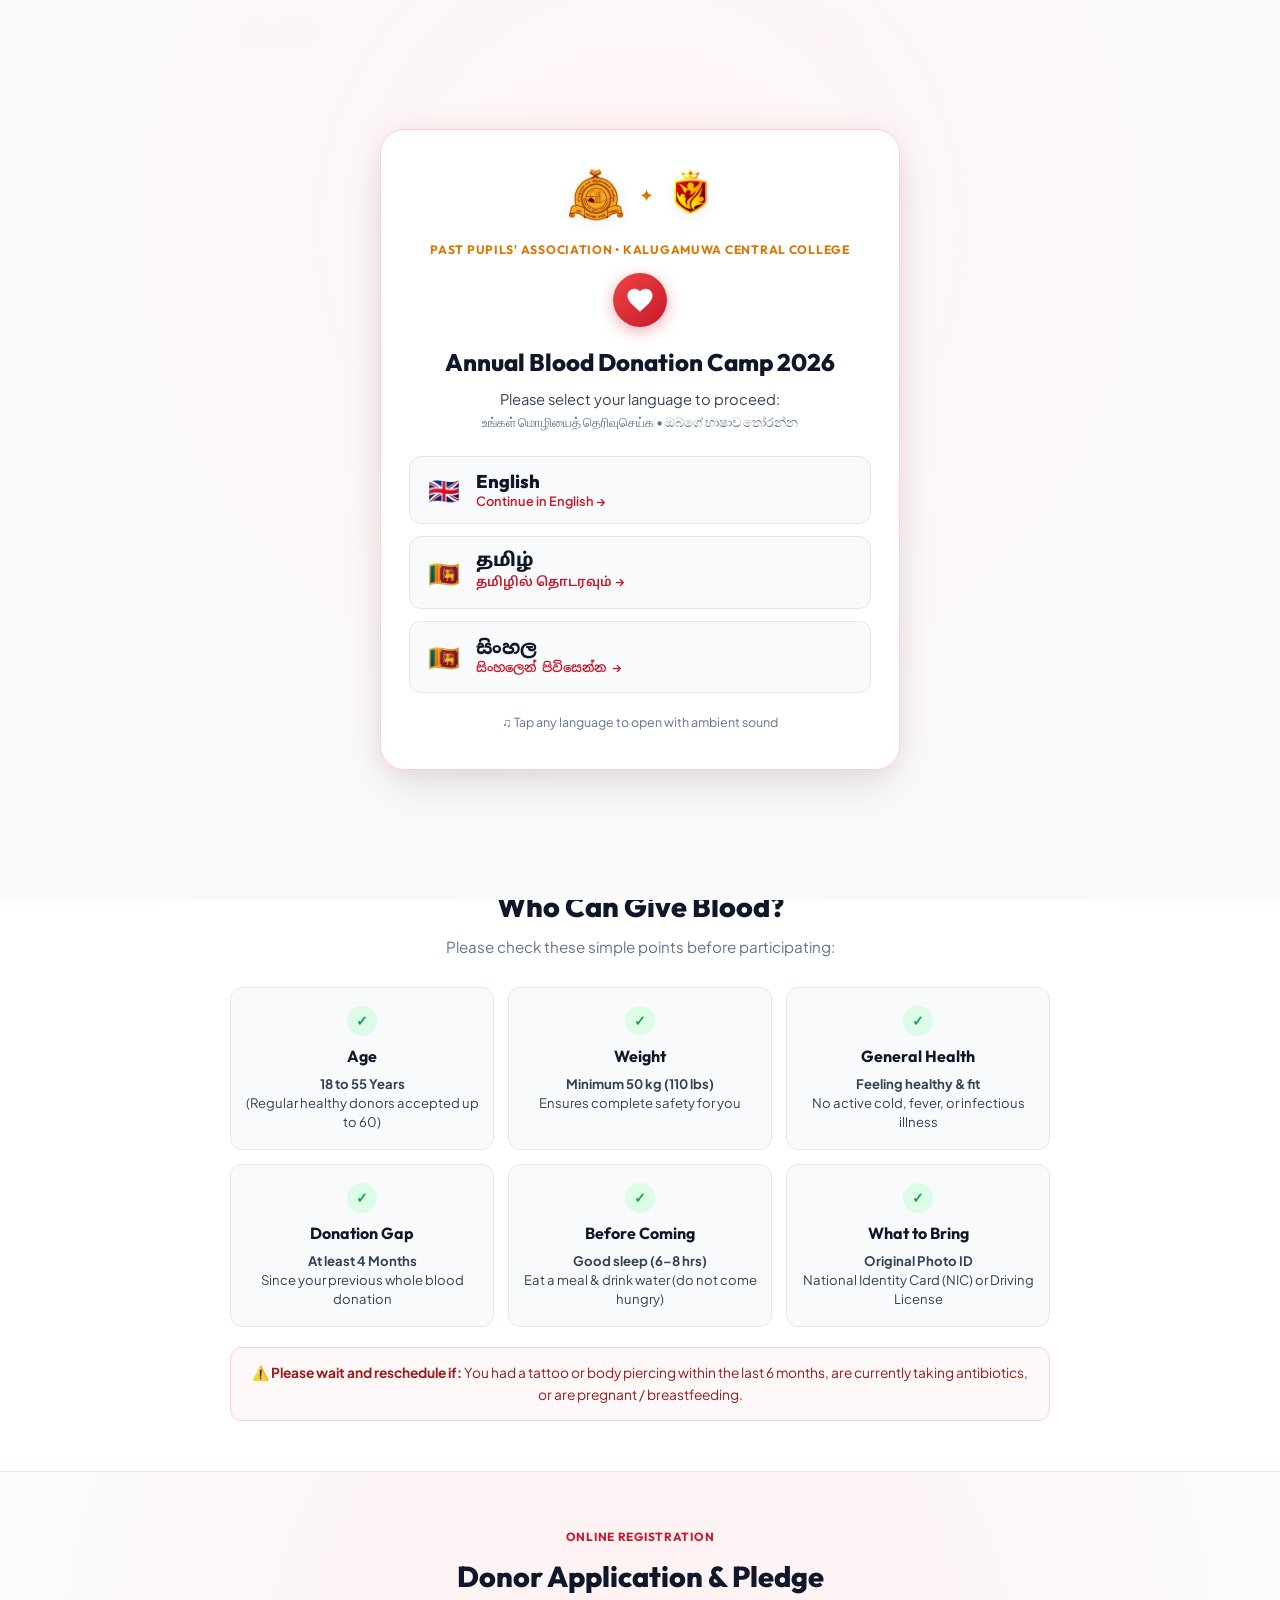
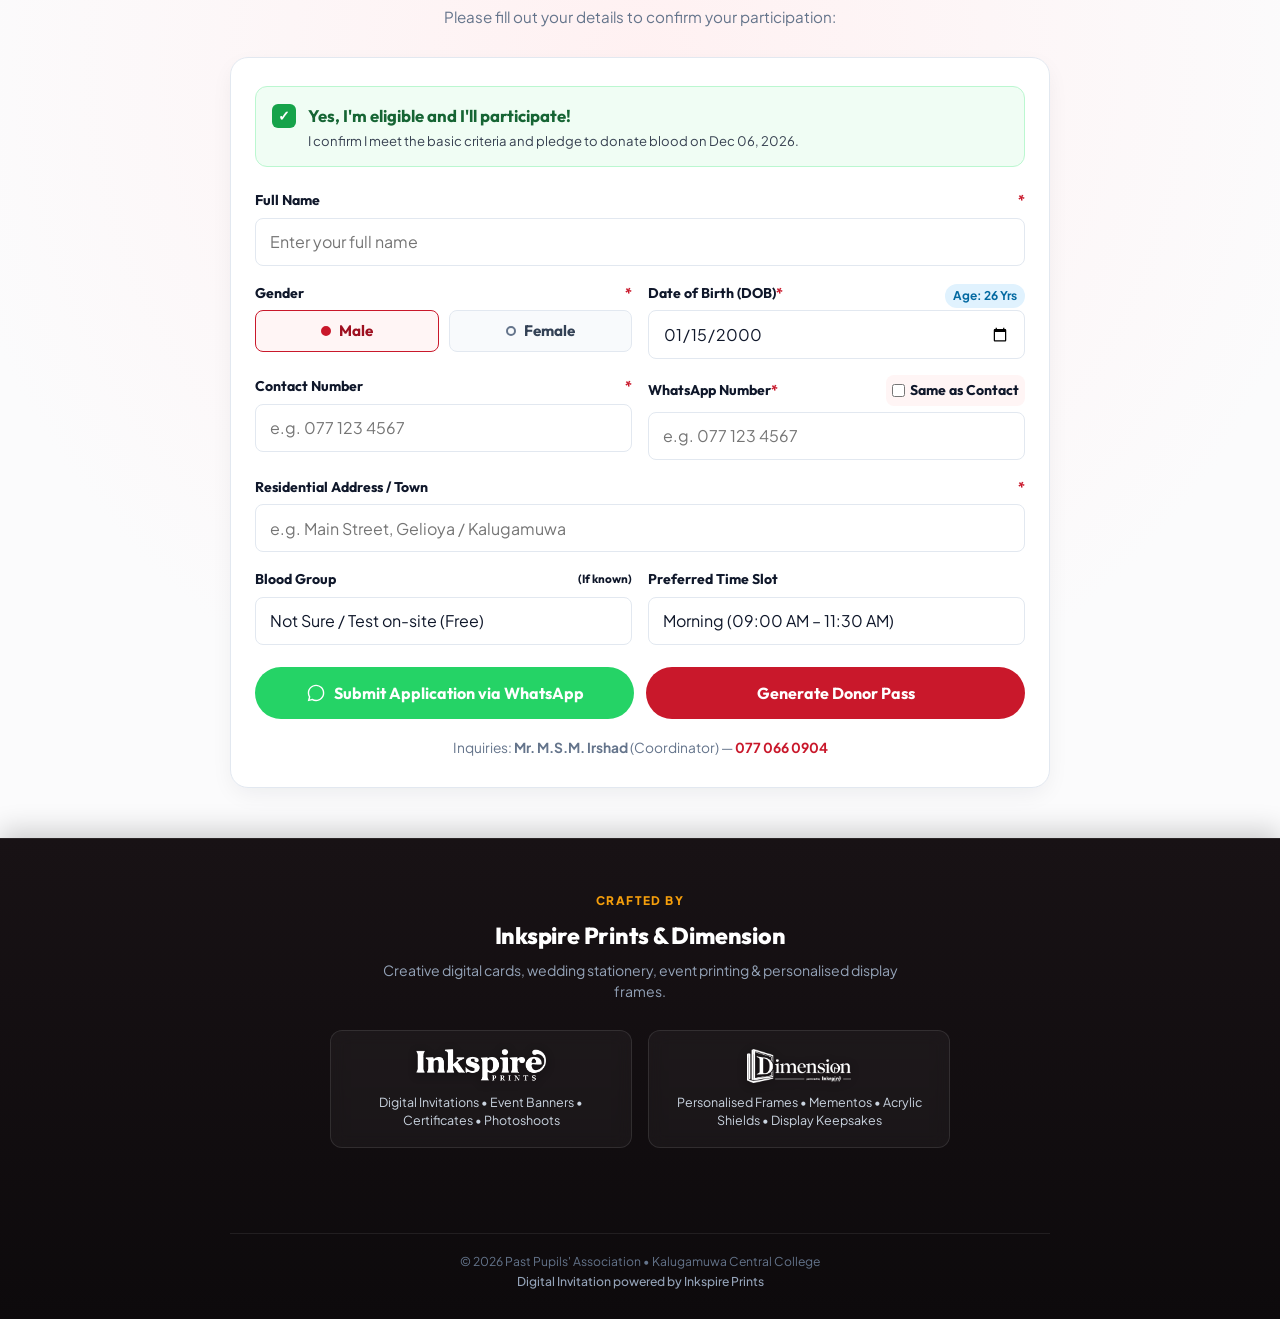
==== index.html @ fa040b18 "Add files via upload" ====
<!doctype html>
<html lang="en">
<head>
  <meta charset="utf-8">
  <meta name="viewport" content="width=device-width, initial-scale=1, viewport-fit=cover, maximum-scale=5">
  <meta name="theme-color" content="#ffffff">
  <meta name="description" content="Blood Donation Camp 2026 organized by Past Pupils' Association (PPA) of Kalugamuwa Central College in collaboration with National Blood Transfusion Service.">
  <title>Blood Donation Camp 2026 | PPA Kalugamuwa Central College</title>

  <!-- Google Fonts: Outfit, Plus Jakarta Sans, Noto Sans Tamil & Noto Sans Sinhala -->
  <link rel="preconnect" href="https://fonts.googleapis.com">
  <link rel="preconnect" href="https://fonts.gstatic.com" crossorigin>
  <link href="https://fonts.googleapis.com/css2?family=Noto+Sans+Sinhala:wght@400;500;600;700&family=Noto+Sans+Tamil:wght@400;500;600;700&family=Outfit:wght@500;600;700;800&family=Plus+Jakarta+Sans:wght@400;500;600;700&display=swap" rel="stylesheet">

  <link rel="stylesheet" href="style.css">
</head>
<body>

  <!-- =========================================================
       LANGUAGE SELECTION OPENER MODAL
       ========================================================= -->
  <div class="lang-opener-overlay" id="langOpener" role="dialog" aria-modal="true" aria-labelledby="openerHeading">
    <div class="lang-opener-card">
      <div class="opener-crests">
        <img src="assets/kcc-school-crest.png" alt="KCC Crest" class="opener-crest">
        <span class="opener-crest-sep">✦</span>
        <img src="assets/ppa-kcc-shield-large.png" alt="PPA KCC Crest" class="opener-crest">
      </div>

      <p class="opener-org">PAST PUPILS' ASSOCIATION • KALUGAMUWA CENTRAL COLLEGE</p>
      
      <div class="opener-heart-pulse" aria-hidden="true">
        <svg viewBox="0 0 24 24" fill="currentColor" width="30" height="30">
          <path d="M12 21.35l-1.45-1.32C5.4 15.36 2 12.28 2 8.5 2 5.42 4.42 3 7.5 3c1.74 0 3.41.81 4.5 2.09C13.09 3.81 14.76 3 16.5 3 19.58 3 22 5.42 22 8.5c0 3.78-3.4 6.86-8.55 11.54L12 21.35z"/>
        </svg>
      </div>

      <h2 class="opener-heading" id="openerHeading">Annual Blood Donation Camp 2026</h2>
      <p class="opener-sub">
        Please select your language to proceed:<br>
        <span class="lang-sub-hint">உங்கள் மொழியைத் தெரிவுசெய்க • ඔබගේ භාෂාව තෝරන්න</span>
      </p>

      <div class="lang-choice-grid">
        <!-- English Option -->
        <button type="button" class="lang-choice-btn" id="btnChooseEn">
          <span class="choice-flag">🇬🇧</span>
          <div class="choice-text">
            <strong class="choice-title">English</strong>
            <span class="choice-desc">Continue in English →</span>
          </div>
        </button>

        <!-- Tamil Option -->
        <a href="ta.html" class="lang-choice-btn">
          <span class="choice-flag">🇱🇰</span>
          <div class="choice-text">
            <strong class="choice-title font-tamil">தமிழ்</strong>
            <span class="choice-desc font-tamil">தமிழில் தொடரவும் →</span>
          </div>
        </a>

        <!-- Sinhala Option -->
        <a href="si.html" class="lang-choice-btn">
          <span class="choice-flag">🇱🇰</span>
          <div class="choice-text">
            <strong class="choice-title font-sinhala">සිංහල</strong>
            <span class="choice-desc font-sinhala">සිංහලෙන් පිවිසෙන්න →</span>
          </div>
        </a>
      </div>

      <p class="opener-audio-note">♫ Tap any language to open with ambient sound</p>
    </div>
  </div>

  <!-- Audio Background (Gentle Ambient) -->
  <audio id="bgAudio" loop preload="none">
    <source src="assets/heartbeat-ambient.wav" type="audio/wav">
  </audio>

  <!-- TOP BAR -->
  <header class="top-bar">
    <div class="top-bar-inner">
      <div class="logos-group">
        <img src="assets/kcc-school-crest.png" alt="KCC Crest" class="crest-img">
        <img src="assets/ppa-kcc-shield-large.png" alt="PPA KCC Crest" class="crest-img">
        <div class="header-titles">
          <span class="org-name">PAST PUPILS' ASSOCIATION (PPA)</span>
          <span class="school-name">Kalugamuwa Central College (කළුගමුව ම.ම.වි)</span>
        </div>
      </div>

      <div class="top-bar-right">
        <!-- Language Switcher Pills -->
        <div class="lang-switcher" aria-label="Select Language">
          <a href="index.html" class="lang-pill active" title="English">EN</a>
          <a href="ta.html" class="lang-pill" title="Tamil">தமிழ்</a>
          <a href="si.html" class="lang-pill" title="Sinhala">සිංහල</a>
        </div>

        <button id="audioBtn" class="audio-btn" type="button" aria-label="Toggle ambient sound" title="Toggle Sound">
          <span class="sound-icon">♫</span>
          <span id="audioText">Music</span>
        </button>
      </div>
    </div>
  </header>

  <main>

    <!-- HERO SECTION / INVITATION CARD -->
    <section class="hero-section">
      <div class="container">
        
        <div class="invitation-badge animate-fade-in">
          <span class="pulse-dot"></span> Annual Blood Donation Camp 2026
        </div>

        <div class="title-wrap animate-fade-in delay-1">
          <div class="heartbeat-icon-wrap" aria-hidden="true">
            <svg class="heartbeat-svg" viewBox="0 0 24 24" fill="currentColor">
              <path d="M12 21.35l-1.45-1.32C5.4 15.36 2 12.28 2 8.5 2 5.42 4.42 3 7.5 3c1.74 0 3.41.81 4.5 2.09C13.09 3.81 14.76 3 16.5 3 19.58 3 22 5.42 22 8.5c0 3.78-3.4 6.86-8.55 11.54L12 21.35z"/>
            </svg>
          </div>
          <h1 class="main-title">
            BLOOD DONATION<br>
            <span class="highlight-text">Save Lives</span>
          </h1>
        </div>

        <p class="tagline animate-fade-in delay-2">“Your Blood Can Give Someone a Brighter Tomorrow”</p>
        <p class="collab-text animate-fade-in delay-2">Organized in collaboration with the National Blood Transfusion Service (NBTS)</p>

        <!-- LIVE COUNTDOWN -->
        <div class="countdown-wrap animate-fade-in delay-3">
          <div class="countdown-label">COUNTDOWN TO DONATION DAY</div>
          <div class="countdown" id="countdown">
            <div class="cd-box">
              <span class="cd-num" id="days">000</span>
              <span class="cd-txt">Days</span>
            </div>
            <span class="cd-sep">:</span>
            <div class="cd-box">
              <span class="cd-num" id="hours">00</span>
              <span class="cd-txt">Hours</span>
            </div>
            <span class="cd-sep">:</span>
            <div class="cd-box">
              <span class="cd-num" id="minutes">00</span>
              <span class="cd-txt">Minutes</span>
            </div>
            <span class="cd-sep">:</span>
            <div class="cd-box">
              <span class="cd-num" id="seconds">00</span>
              <span class="cd-txt">Seconds</span>
            </div>
          </div>
        </div>

        <!-- 3 KEY EVENT DETAILS -->
        <div class="details-grid animate-fade-in delay-4">
          <div class="detail-card">
            <div class="detail-icon">📅</div>
            <div class="detail-label">DATE</div>
            <div class="detail-value">Sunday, 06 Dec 2026</div>
          </div>

          <div class="detail-card">
            <div class="detail-icon">⏰</div>
            <div class="detail-label">TIME</div>
            <div class="detail-value">09:00 AM Onwards</div>
          </div>

          <a href="https://maps.app.goo.gl/GUvWcV5GCEfPuANm7" target="_blank" rel="noopener" class="detail-card detail-link" title="Open location in Google Maps">
            <div class="detail-icon">📍</div>
            <div class="detail-label">VENUE</div>
            <div class="detail-value">College Main Hall</div>
            <div class="detail-sub">Kalugamuwa Central College, Gelioya ↗</div>
          </a>
        </div>

        <!-- QUICK ACTION BUTTONS -->
        <div class="action-buttons animate-fade-in delay-4">
          <a href="#applicationSection" class="btn btn-red btn-pulse">Register as a Donor ↓</a>
          <a href="https://maps.app.goo.gl/GUvWcV5GCEfPuANm7" target="_blank" rel="noopener" class="btn btn-white">Get Directions</a>
          <button id="calendarBtn" type="button" class="btn btn-white">Add to Calendar</button>
        </div>

      </div>
    </section>

    <!-- ELIGIBILITY GUIDE SECTION -->
    <section class="section eligibility-section" id="eligibilitySection">
      <div class="container">
        <div class="section-header reveal">
          <span class="sub-badge">Health Guidelines</span>
          <h2>Who Can Give Blood?</h2>
          <p>Please check these simple points before participating:</p>
        </div>

        <div class="eligibility-grid">
          <div class="elig-card reveal">
            <div class="elig-icon">✓</div>
            <h3>Age</h3>
            <p><strong>18 to 55 Years</strong><br>(Regular healthy donors accepted up to 60)</p>
          </div>

          <div class="elig-card reveal">
            <div class="elig-icon">✓</div>
            <h3>Weight</h3>
            <p><strong>Minimum 50 kg (110 lbs)</strong><br>Ensures complete safety for you</p>
          </div>

          <div class="elig-card reveal">
            <div class="elig-icon">✓</div>
            <h3>General Health</h3>
            <p><strong>Feeling healthy & fit</strong><br>No active cold, fever, or infectious illness</p>
          </div>

          <div class="elig-card reveal">
            <div class="elig-icon">✓</div>
            <h3>Donation Gap</h3>
            <p><strong>At least 4 Months</strong><br>Since your previous whole blood donation</p>
          </div>

          <div class="elig-card reveal">
            <div class="elig-icon">✓</div>
            <h3>Before Coming</h3>
            <p><strong>Good sleep (6–8 hrs)</strong><br>Eat a meal & drink water (do not come hungry)</p>
          </div>

          <div class="elig-card reveal">
            <div class="elig-icon">✓</div>
            <h3>What to Bring</h3>
            <p><strong>Original Photo ID</strong><br>National Identity Card (NIC) or Driving License</p>
          </div>
        </div>

        <!-- WHO SHOULD WAIT NOTE -->
        <div class="defer-note reveal">
          <strong>⚠️ Please wait and reschedule if:</strong>
          You had a tattoo or body piercing within the last 6 months, are currently taking antibiotics, or are pregnant / breastfeeding.
        </div>
      </div>
    </section>

    <!-- DONOR APPLICATION FORM (SUPER MOBILE FRIENDLY) -->
    <section class="section app-section" id="applicationSection">
      <div class="container">
        
        <div class="section-header reveal">
          <span class="sub-badge">Online Registration</span>
          <h2>Donor Application & Pledge</h2>
          <p>Please fill out your details to confirm your participation:</p>
        </div>

        <div class="form-card reveal">
          <form id="donorForm" novalidate>

            <!-- PLEDGE CONFIRMATION -->
            <div class="pledge-box" id="pledgeContainer">
              <label class="pledge-label" for="pledgeCheck">
                <input type="checkbox" id="pledgeCheck" name="pledge" checked required>
                <span class="pledge-chk-custom" aria-hidden="true">✓</span>
                <span class="pledge-text">
                  <strong>Yes, I'm eligible and I'll participate!</strong>
                  <small>I confirm I meet the basic criteria and pledge to donate blood on Dec 06, 2026.</small>
                </span>
              </label>
              <div class="error-msg" id="pledgeError">Please confirm your participation.</div>
            </div>

            <!-- PROPER ORDER FORM FIELDS -->
            <div class="fields-grid">

              <!-- 1. FULL NAME -->
              <div class="field-wrap full-width" id="wrap-fullName">
                <label for="fullName">Full Name <span class="req">*</span></label>
                <input 
                  type="text" 
                  id="fullName" 
                  name="fullName" 
                  placeholder="Enter your full name" 
                  required 
                  autocomplete="name" 
                  autocapitalize="words" 
                  spellcheck="false"
                >
                <div class="error-msg" id="nameError">Please enter your full name.</div>
              </div>

              <!-- 2. GENDER (TOUCH-FRIENDLY PILLS) -->
              <div class="field-wrap half-width" id="wrap-gender">
                <label>Gender <span class="req">*</span></label>
                <div class="gender-options">
                  <label class="gender-radio">
                    <input type="radio" name="gender" value="Male" checked>
                    <span class="gender-pill-box">
                      <span class="gender-dot"></span> Male
                    </span>
                  </label>
                  <label class="gender-radio">
                    <input type="radio" name="gender" value="Female">
                    <span class="gender-pill-box">
                      <span class="gender-dot"></span> Female
                    </span>
                  </label>
                </div>
              </div>

              <!-- 3. DATE OF BIRTH -->
              <div class="field-wrap half-width" id="wrap-dob">
                <div class="label-row">
                  <label for="dob">Date of Birth (DOB) <span class="req">*</span></label>
                  <span class="age-badge" id="ageBadge">Age: —</span>
                </div>
                <input 
                  type="date" 
                  id="dob" 
                  name="dob" 
                  value="2000-01-15" 
                  required 
                  max="2008-12-06" 
                  min="1960-01-01"
                >
                <div class="error-msg" id="dobError">Please enter a valid DOB (must be 18 to 60 years).</div>
              </div>

              <!-- 4. CONTACT NUMBER (NUMERIC KEYPAD) -->
              <div class="field-wrap half-width" id="wrap-contact">
                <label for="contactNumber">Contact Number <span class="req">*</span></label>
                <input 
                  type="tel" 
                  id="contactNumber" 
                  name="contactNumber" 
                  inputmode="tel" 
                  autocomplete="tel" 
                  placeholder="e.g. 077 123 4567" 
                  required
                >
                <div class="error-msg" id="contactError">Please enter your contact number.</div>
              </div>

              <!-- 5. WHATSAPP NUMBER (NUMERIC KEYPAD) -->
              <div class="field-wrap half-width" id="wrap-whatsapp">
                <div class="label-row">
                  <label for="whatsappNumber">WhatsApp Number <span class="req">*</span></label>
                  <label class="same-chk" for="samePhone">
                    <input type="checkbox" id="samePhone">
                    <span>Same as Contact</span>
                  </label>
                </div>
                <input 
                  type="tel" 
                  id="whatsappNumber" 
                  name="whatsappNumber" 
                  inputmode="tel" 
                  autocomplete="tel" 
                  placeholder="e.g. 077 123 4567" 
                  required
                >
                <div class="error-msg" id="whatsappError">Please enter your WhatsApp number.</div>
              </div>

              <!-- 6. RESIDENTIAL ADDRESS -->
              <div class="field-wrap full-width" id="wrap-address">
                <label for="address">Residential Address / Town <span class="req">*</span></label>
                <input 
                  type="text" 
                  id="address" 
                  name="address" 
                  autocomplete="street-address" 
                  placeholder="e.g. Main Street, Gelioya / Kalugamuwa" 
                  required
                >
                <div class="error-msg" id="addressError">Please enter your address or town.</div>
              </div>

              <!-- 7. BLOOD GROUP (OPTIONAL) -->
              <div class="field-wrap half-width">
                <label for="bloodGroup">Blood Group <small>(If known)</small></label>
                <select id="bloodGroup" name="bloodGroup">
                  <option value="Not Sure / Test on-site">Not Sure / Test on-site (Free)</option>
                  <option value="A+">A Positive (A+)</option>
                  <option value="A-">A Negative (A-)</option>
                  <option value="B+">B Positive (B+)</option>
                  <option value="B-">B Negative (B-)</option>
                  <option value="O+">O Positive (O+)</option>
                  <option value="O-">O Negative (O-) Universal</option>
                  <option value="AB+">AB Positive (AB+)</option>
                  <option value="AB-">AB Negative (AB-)</option>
                </select>
              </div>

              <!-- 8. PREFERRED TIME SLOT -->
              <div class="field-wrap half-width">
                <label for="timeSlot">Preferred Time Slot</label>
                <select id="timeSlot" name="timeSlot">
                  <option value="Morning (09:00 AM – 11:30 AM)">Morning (09:00 AM – 11:30 AM)</option>
                  <option value="Midday (11:30 AM – 01:30 PM)">Midday (11:30 AM – 01:30 PM)</option>
                  <option value="Afternoon (01:30 PM – 03:30 PM)">Afternoon (01:30 PM – 03:30 PM)</option>
                </select>
              </div>

            </div>

            <!-- SUBMIT BUTTONS (THUMB-FRIENDLY) -->
            <div class="form-submit-row">
              <button type="button" id="btnSubmitWhatsApp" class="btn btn-whatsapp btn-touch-lg">
                <svg viewBox="0 0 24 24" width="20" height="20" fill="currentColor">
                  <path d="M12.04 2C6.58 2 2.13 6.45 2.13 11.91C2.13 13.66 2.59 15.36 3.45 16.86L2.05 22L7.3 20.62C8.75 21.41 10.38 21.83 12.04 21.83C17.5 21.83 21.95 17.38 21.95 11.92C21.95 9.27 20.92 6.78 19.05 4.91C17.18 3.03 14.69 2 12.04 2M12.05 3.67C14.25 3.67 16.31 4.53 17.87 6.09C19.42 7.65 20.28 9.72 20.28 11.92C20.28 16.46 16.58 20.15 12.04 20.15C10.56 20.15 9.11 19.76 7.85 19.02L7.55 18.84L4.44 19.65L5.27 16.62L5.07 16.3C4.27 15.02 3.81 13.5 3.81 11.92C3.81 7.37 7.5 3.67 12.05 3.67Z"/>
                </svg>
                <span>Submit Application via WhatsApp</span>
              </button>

              <button type="submit" id="btnSubmitLocal" class="btn btn-red btn-touch-lg">
                <span>Generate Donor Pass</span>
              </button>
            </div>

            <div class="contact-coordinator">
              Inquiries: <strong>Mr. M.S.M. Irshad</strong> (Coordinator) — <a href="tel:0770660904">077 066 0904</a>
            </div>

          </form>

          <!-- GENERATED CONFIRMATION CARD / DONOR PASS -->
          <div id="confirmationCard" class="confirm-card" style="display: none;">
            <div class="confirm-badge">✓ REGISTRATION CONFIRMED</div>
            <h3>PPA KCC Blood Donation Camp 2026</h3>
            <div class="confirm-pass-id" id="passIdText">#PPA-KCC-BDC-0000</div>

            <div class="confirm-details">
              <div><strong>Name:</strong> <span id="confName">—</span></div>
              <div><strong>Gender & Age:</strong> <span id="confGenderAge">—</span></div>
              <div><strong>Blood Group:</strong> <span id="confBloodGroup">—</span></div>
              <div><strong>Slot:</strong> <span id="confSlot">—</span></div>
              <div><strong>Contact:</strong> <span id="confContact">—</span></div>
              <div><strong>Address:</strong> <span id="confAddress">—</span></div>
              <div><strong>Venue:</strong> <a href="https://maps.app.goo.gl/GUvWcV5GCEfPuANm7" target="_blank" rel="noopener" class="venue-link">College Main Hall, Kalugamuwa Central College ↗</a></div>
              <div><strong>Date:</strong> Sunday, 06th December 2026 (09:00 AM)</div>
            </div>

            <div class="confirm-actions">
              <button type="button" onclick="window.print()" class="btn btn-small btn-white">Print / Save Pass</button>
              <button type="button" id="btnShareWA" class="btn btn-small btn-whatsapp">Share on WhatsApp</button>
            </div>
          </div>

        </div>

      </div>
    </section>

  </main>

  <!-- MOBILE FLOATING ACTION PILL -->
  <aside class="mobile-floating-bar" id="mobileFloatBar" aria-label="Mobile quick actions">
    <a href="#applicationSection" class="float-btn float-register">
      <span class="float-icon">🩸</span> Register to Donate
    </a>
    <a href="https://maps.app.goo.gl/GUvWcV5GCEfPuANm7" target="_blank" rel="noopener" class="float-btn float-map" title="Open Map">
      <span class="float-icon">📍</span> Map
    </a>
  </aside>

  <!-- INKSPIRE PRINTS & DIMENSION BRANDING FOOTER -->
  <footer class="footer">
    <div class="container footer-content">
      
      <div class="footer-intro reveal">
        <p class="footer-kicker">Crafted by</p>
        <h3 class="footer-brand-title">Inkspire Prints & Dimension</h3>
        <p class="footer-desc">Creative digital cards, wedding stationery, event printing & personalised display frames.</p>
      </div>

      <div class="footer-brands-grid">
        <!-- Inkspire Prints -->
        <div class="brand-box reveal">
          <img src="assets/inkspire-white.png" alt="Inkspire Prints" class="brand-img" loading="lazy">
          <p class="brand-text">Digital Invitations • Event Banners • Certificates • Photoshoots</p>
        </div>

        <!-- Dimension -->
        <div class="brand-box reveal">
          <img src="assets/dimension-white.png" alt="Dimension" class="brand-img" loading="lazy">
          <p class="brand-text">Personalised Frames • Mementos • Acrylic Shields • Display Keepsakes</p>
        </div>
      </div>

      <!-- Contact details -->
      <div class="footer-contact-bar reveal">
        <span>📞 <a href="tel:+94772949758">+94 77 29 49 758</a></span>
        <span class="dot">•</span>
        <span>📍 1st Floor, 22 Daulagala Rd, Gelioya 20620</span>
        <span class="dot">•</span>
        <a href="https://wa.me/94772949758?text=Hello%20Inkspire%20Prints%2C%20I%20am%20interested%20in%20your%20digital%20invitation%20and%20printing%20services." target="_blank" rel="noopener" class="footer-wa-link">Enquire on WhatsApp</a>
      </div>

      <div class="footer-copy">
        <p>© 2026 Past Pupils' Association • Kalugamuwa Central College</p>
        <p>Digital Invitation powered by Inkspire Prints</p>
      </div>

    </div>
  </footer>

  <script src="script.js"></script>
</body>
</html>
---- style.css ----
/* ==========================================================================
   PPA KCC BLOOD DONATION CAMP 2026 — SIMPLE, ATTRACTIVE & SUPER MOBILE-FRIENDLY
   Crafted by Inkspire Prints
   ========================================================================== */

:root {
  --font-display: 'Outfit', -apple-system, BlinkMacSystemFont, "Segoe UI", Roboto, sans-serif;
  --font-body: 'Plus Jakarta Sans', -apple-system, BlinkMacSystemFont, "Segoe UI", Roboto, sans-serif;

  --color-red: #c9182b;
  --color-red-dark: #9e1020;
  --color-red-light: #fff5f5;
  --color-red-border: #fecdd3;
  --color-gold: #d97706;
  --color-gold-light: #fef3c7;
  --color-success: #16a34a;
  --color-success-bg: #f0fdf4;
  --color-whatsapp: #25d366;
  --color-whatsapp-dark: #128c7e;

  --bg-page: #fbfbfc;
  --bg-card: #ffffff;
  --bg-subtle: #f8fafc;

  --text-dark: #0f172a;
  --text-body: #334155;
  --text-muted: #64748b;

  --border-color: #e2e8f0;

  --radius-sm: 8px;
  --radius-md: 12px;
  --radius-lg: 18px;
  --radius-pill: 999px;

  --shadow-sm: 0 2px 6px rgba(0, 0, 0, 0.04);
  --shadow-md: 0 8px 24px -4px rgba(15, 23, 42, 0.07);
  --shadow-pulse: 0 4px 18px rgba(201, 24, 43, 0.28);
}

*, *::before, *::after {
  box-sizing: border-box;
  margin: 0;
  padding: 0;
  -webkit-tap-highlight-color: transparent;
}

html {
  font-size: 16px;
  scroll-behavior: smooth;
  -webkit-text-size-adjust: 100%;
}

body {
  font-family: var(--font-body);
  background-color: var(--bg-page);
  color: var(--text-body);
  line-height: 1.6;
  overflow-x: hidden;
  -webkit-font-smoothing: antialiased;
}

img {
  max-width: 100%;
  height: auto;
  display: block;
}

a {
  text-decoration: none;
  color: inherit;
}

button, input, select {
  font-family: inherit;
}

.container {
  max-width: 860px;
  margin: 0 auto;
  padding: 0 20px;
}

/* --------------------------------------------------------------------------
   KEYFRAME ANIMATIONS
   -------------------------------------------------------------------------- */
@keyframes fadeInDown {
  from {
    opacity: 0;
    transform: translateY(-16px);
  }
  to {
    opacity: 1;
    transform: translateY(0);
  }
}

@keyframes fadeInUp {
  from {
    opacity: 0;
    transform: translateY(20px);
  }
  to {
    opacity: 1;
    transform: translateY(0);
  }
}

@keyframes heartThump {
  0%, 100% { transform: scale(1); }
  12% { transform: scale(1.18); }
  24% { transform: scale(1); }
  36% { transform: scale(1.12); }
  55% { transform: scale(1); }
}

@keyframes pulseDot {
  0%, 100% { opacity: 1; transform: scale(1); }
  50% { opacity: 0.4; transform: scale(0.7); }
}

@keyframes pulseGlow {
  0%, 100% { box-shadow: 0 4px 14px rgba(201, 24, 43, 0.3); }
  50% { box-shadow: 0 6px 22px rgba(201, 24, 43, 0.55); }
}

@keyframes shakeError {
  0%, 100% { transform: translateX(0); }
  20%, 60% { transform: translateX(-6px); }
  40%, 80% { transform: translateX(6px); }
}

@keyframes popIn {
  0% { opacity: 0; transform: scale(0.92) translateY(16px); }
  100% { opacity: 1; transform: scale(1) translateY(0); }
}

/* Scroll reveal utility */
.reveal {
  opacity: 0;
  transform: translateY(22px);
  transition: opacity 0.55s cubic-bezier(0.16, 1, 0.3, 1),
              transform 0.55s cubic-bezier(0.16, 1, 0.3, 1);
  will-change: opacity, transform;
}

.reveal.is-revealed {
  opacity: 1;
  transform: translateY(0);
}

.animate-fade-in {
  animation: fadeInUp 0.7s cubic-bezier(0.16, 1, 0.3, 1) both;
}

.delay-1 { animation-delay: 0.1s; }
.delay-2 { animation-delay: 0.2s; }
.delay-3 { animation-delay: 0.3s; }
.delay-4 { animation-delay: 0.4s; }

/* --------------------------------------------------------------------------
   LANGUAGE OPENER MODAL
   -------------------------------------------------------------------------- */
.lang-opener-overlay {
  position: fixed;
  inset: 0;
  z-index: 9999;
  background: radial-gradient(circle at 50% 25%, rgba(255, 245, 245, 0.98), rgba(248, 250, 252, 0.99));
  backdrop-filter: blur(14px);
  -webkit-backdrop-filter: blur(14px);
  display: flex;
  align-items: center;
  justify-content: center;
  padding: 18px;
  transition: opacity 0.4s ease, visibility 0.4s ease, transform 0.4s ease;
}

.lang-opener-overlay.is-hidden {
  opacity: 0;
  visibility: hidden;
  transform: scale(1.03);
  pointer-events: none;
}

.lang-opener-card {
  background: #ffffff;
  border: 1.5px solid var(--color-red-border);
  box-shadow: 0 20px 45px -8px rgba(15, 23, 42, 0.12), 0 0 30px rgba(201, 24, 43, 0.08);
  border-radius: 24px;
  max-width: 520px;
  width: 100%;
  padding: 36px 28px;
  text-align: center;
  animation: popIn 0.6s cubic-bezier(0.16, 1, 0.3, 1) both;
}

.opener-crests {
  display: flex;
  align-items: center;
  justify-content: center;
  gap: 14px;
  margin-bottom: 16px;
}

.opener-crest {
  height: 58px;
  width: auto;
  object-fit: contain;
  filter: drop-shadow(0 2px 6px rgba(0,0,0,0.08));
}

.opener-crest-sep {
  color: var(--color-gold);
  font-size: 1.1rem;
}

.opener-org {
  font-family: var(--font-display);
  font-size: 0.76rem;
  font-weight: 700;
  color: var(--color-gold);
  letter-spacing: 0.06em;
  text-transform: uppercase;
  margin-bottom: 14px;
}

.opener-heart-pulse {
  width: 54px;
  height: 54px;
  border-radius: 50%;
  background: linear-gradient(135deg, #ef4444, var(--color-red));
  color: #ffffff;
  display: flex;
  align-items: center;
  justify-content: center;
  margin: 0 auto 16px;
  box-shadow: 0 4px 16px rgba(201, 24, 43, 0.35);
  animation: heartThump 1.5s ease-in-out infinite;
}

.opener-heading {
  font-family: var(--font-display);
  font-size: 1.5rem;
  font-weight: 800;
  color: var(--text-dark);
  margin-bottom: 6px;
}

.opener-sub {
  font-size: 0.92rem;
  color: var(--text-body);
  margin-bottom: 24px;
  line-height: 1.5;
}

.lang-sub-hint {
  font-size: 0.84rem;
  color: var(--text-muted);
}

.lang-choice-grid {
  display: flex;
  flex-direction: column;
  gap: 12px;
  margin-bottom: 20px;
}

.lang-choice-btn {
  display: flex;
  align-items: center;
  gap: 16px;
  padding: 14px 18px;
  background: var(--bg-subtle);
  border: 1.5px solid var(--border-color);
  border-radius: var(--radius-md);
  cursor: pointer;
  text-align: left;
  transition: all 0.2s ease;
  user-select: none;
}

.lang-choice-btn:hover {
  background: var(--color-red-light);
  border-color: var(--color-red);
  transform: translateY(-2px);
  box-shadow: var(--shadow-sm);
}

.lang-choice-btn:active {
  transform: scale(0.98);
}

.choice-flag {
  font-size: 1.6rem;
  line-height: 1;
}

.choice-text {
  display: flex;
  flex-direction: column;
}

.choice-title {
  font-family: var(--font-display);
  font-size: 1.15rem;
  font-weight: 800;
  color: var(--text-dark);
  line-height: 1.2;
}

.choice-desc {
  font-size: 0.8rem;
  color: var(--color-red);
  font-weight: 600;
}

.opener-audio-note {
  font-size: 0.78rem;
  color: var(--text-muted);
}

/* --------------------------------------------------------------------------
   FONT OVERRIDES FOR TAMIL & SINHALA
   -------------------------------------------------------------------------- */
.font-tamil {
  font-family: 'Noto Sans Tamil', var(--font-body) !important;
}

.font-sinhala {
  font-family: 'Noto Sans Sinhala', var(--font-body) !important;
}

body.lang-ta {
  font-family: 'Noto Sans Tamil', var(--font-body);
}

body.lang-si {
  font-family: 'Noto Sans Sinhala', var(--font-body);
}

/* --------------------------------------------------------------------------
   TOP BAR
   -------------------------------------------------------------------------- */
.top-bar {
  background: rgba(255, 255, 255, 0.94);
  backdrop-filter: blur(10px);
  -webkit-backdrop-filter: blur(10px);
  border-bottom: 1px solid var(--border-color);
  padding: 10px 0;
  position: sticky;
  top: 0;
  z-index: 100;
  box-shadow: var(--shadow-sm);
}

.top-bar-inner {
  max-width: 860px;
  margin: 0 auto;
  padding: 0 20px;
  display: flex;
  align-items: center;
  justify-content: space-between;
}

.logos-group {
  display: flex;
  align-items: center;
  gap: 10px;
}

.crest-img {
  height: 42px;
  width: auto;
  object-fit: contain;
  filter: drop-shadow(0 2px 4px rgba(0,0,0,0.06));
}

.header-titles {
  display: flex;
  flex-direction: column;
}

.org-name {
  font-family: var(--font-display);
  font-size: 0.72rem;
  font-weight: 700;
  color: var(--color-gold);
  letter-spacing: 0.05em;
  text-transform: uppercase;
}

.school-name {
  font-family: var(--font-display);
  font-size: 0.96rem;
  font-weight: 700;
  color: var(--text-dark);
}

.top-bar-right {
  display: flex;
  align-items: center;
  gap: 10px;
}

/* Language Switcher Pills */
.lang-switcher {
  display: inline-flex;
  align-items: center;
  background: var(--bg-subtle);
  border: 1px solid var(--border-color);
  border-radius: var(--radius-pill);
  padding: 2px;
  gap: 2px;
}

.lang-pill {
  padding: 5px 11px;
  border-radius: var(--radius-pill);
  font-family: var(--font-display);
  font-size: 0.78rem;
  font-weight: 700;
  color: var(--text-body);
  transition: all 0.2s ease;
  line-height: 1.2;
}

.lang-pill:hover {
  color: var(--color-red);
}

.lang-pill.active {
  background: var(--color-red);
  color: #ffffff !important;
}

.audio-btn {
  display: flex;
  align-items: center;
  gap: 6px;
  padding: 7px 14px;
  background: var(--color-red-light);
  border: 1px solid var(--color-red-border);
  border-radius: var(--radius-pill);
  font-family: var(--font-display);
  font-size: 0.82rem;
  font-weight: 700;
  color: var(--color-red);
  cursor: pointer;
  transition: all 0.2s ease;
}
  cursor: pointer;
  transition: all 0.2s ease;
}

.audio-btn:hover {
  background: #fee2e2;
}

.audio-btn.is-playing {
  background: var(--color-red);
  color: #ffffff;
  border-color: var(--color-red);
}

/* --------------------------------------------------------------------------
   HERO / INVITATION SECTION
   -------------------------------------------------------------------------- */
.hero-section {
  padding: 44px 0 32px;
  text-align: center;
  background: radial-gradient(circle at 50% 10%, #fff1f2 0%, #fbfbfc 70%);
}

.invitation-badge {
  display: inline-flex;
  align-items: center;
  gap: 8px;
  padding: 6px 16px;
  background: #fee2e2;
  color: var(--color-red-dark);
  font-family: var(--font-display);
  font-size: 0.8rem;
  font-weight: 700;
  border-radius: var(--radius-pill);
  letter-spacing: 0.04em;
  text-transform: uppercase;
  margin-bottom: 16px;
  border: 1px solid var(--color-red-border);
}

.pulse-dot {
  width: 8px;
  height: 8px;
  background-color: var(--color-red);
  border-radius: 50%;
  animation: pulseDot 1.4s ease-in-out infinite;
}

.title-wrap {
  display: flex;
  align-items: center;
  justify-content: center;
  gap: 14px;
  margin-bottom: 12px;
}

.heartbeat-icon-wrap {
  width: 46px;
  height: 46px;
  border-radius: 50%;
  background: linear-gradient(135deg, #ef4444, var(--color-red));
  color: #ffffff;
  display: flex;
  align-items: center;
  justify-content: center;
  box-shadow: 0 4px 14px rgba(201, 24, 43, 0.35);
  animation: heartThump 1.6s ease-in-out infinite;
  flex-shrink: 0;
}

.heartbeat-svg {
  width: 24px;
  height: 24px;
}

.main-title {
  font-family: var(--font-display);
  font-size: clamp(2.2rem, 5.5vw, 3.4rem);
  font-weight: 800;
  color: var(--text-dark);
  line-height: 1.15;
  letter-spacing: -0.02em;
  text-align: left;
}

.highlight-text {
  color: var(--color-red);
}

.tagline {
  font-size: 1.12rem;
  font-weight: 500;
  font-style: italic;
  color: var(--text-body);
  margin-bottom: 6px;
}

.collab-text {
  font-size: 0.85rem;
  color: var(--text-muted);
  margin-bottom: 28px;
}

/* Single-row Countdown */
.countdown-wrap {
  background: var(--bg-card);
  border: 1px solid var(--border-color);
  border-radius: var(--radius-lg);
  padding: 20px 24px;
  box-shadow: var(--shadow-sm);
  display: inline-block;
  margin-bottom: 28px;
  max-width: 100%;
}

.countdown-label {
  font-family: var(--font-display);
  font-size: 0.74rem;
  font-weight: 700;
  letter-spacing: 0.08em;
  color: var(--color-gold);
  margin-bottom: 10px;
}

.countdown {
  display: flex;
  align-items: center;
  justify-content: center;
  gap: 10px;
}

.cd-box {
  display: flex;
  flex-direction: column;
  align-items: center;
  min-width: 62px;
  padding: 8px 6px;
  background: var(--color-red-light);
  border-radius: var(--radius-sm);
  border: 1px solid var(--color-red-border);
  transition: transform 0.2s ease;
}

.cd-box:hover {
  transform: translateY(-2px);
}

.cd-num {
  font-family: var(--font-display);
  font-size: 1.75rem;
  font-weight: 800;
  color: var(--color-red-dark);
  line-height: 1;
}

.cd-txt {
  font-size: 0.68rem;
  font-weight: 700;
  text-transform: uppercase;
  color: var(--text-muted);
  margin-top: 4px;
}

.cd-sep {
  font-family: var(--font-display);
  font-size: 1.4rem;
  font-weight: 700;
  color: var(--color-red);
}

/* 3 Details Grid */
.details-grid {
  display: grid;
  grid-template-columns: repeat(3, 1fr);
  gap: 14px;
  margin-bottom: 28px;
}

.detail-card {
  background: var(--bg-card);
  border: 1px solid var(--border-color);
  border-radius: var(--radius-md);
  padding: 18px 14px;
  text-align: center;
  box-shadow: var(--shadow-sm);
  transition: all 0.2s ease;
  display: block;
}

.detail-link:hover {
  border-color: var(--color-red);
  transform: translateY(-2px);
  box-shadow: var(--shadow-md);
}

.detail-icon {
  font-size: 1.4rem;
  margin-bottom: 6px;
}

.detail-label {
  font-family: var(--font-display);
  font-size: 0.7rem;
  font-weight: 700;
  color: var(--text-muted);
  letter-spacing: 0.06em;
}

.detail-value {
  font-family: var(--font-display);
  font-size: 1rem;
  font-weight: 700;
  color: var(--text-dark);
}

.detail-sub {
  font-size: 0.75rem;
  color: var(--color-red);
  font-weight: 600;
  margin-top: 2px;
}

/* Action Buttons */
.action-buttons {
  display: flex;
  flex-wrap: wrap;
  align-items: center;
  justify-content: center;
  gap: 10px;
}

.btn {
  display: inline-flex;
  align-items: center;
  justify-content: center;
  gap: 8px;
  padding: 12px 22px;
  border-radius: var(--radius-pill);
  font-family: var(--font-display);
  font-size: 0.94rem;
  font-weight: 700;
  cursor: pointer;
  border: 1px solid transparent;
  transition: all 0.2s ease;
  user-select: none;
}

.btn:active {
  transform: scale(0.97);
}

.btn-red {
  background: var(--color-red);
  color: #ffffff;
}

.btn-red:hover {
  background: var(--color-red-dark);
  transform: translateY(-1px);
}

.btn-pulse {
  animation: pulseGlow 2.4s ease-in-out infinite;
}

.btn-white {
  background: #ffffff;
  color: var(--text-dark);
  border-color: var(--border-color);
  box-shadow: var(--shadow-sm);
}

.btn-white:hover {
  background: var(--bg-subtle);
  border-color: var(--text-muted);
  transform: translateY(-1px);
}

.btn-whatsapp {
  background: var(--color-whatsapp);
  color: #ffffff;
}

.btn-whatsapp:hover {
  background: var(--color-whatsapp-dark);
  transform: translateY(-1px);
}

.btn-small {
  padding: 8px 16px;
  font-size: 0.85rem;
}

.btn-touch-lg {
  min-height: 52px;
  font-size: 1rem;
  padding: 14px 20px;
}

/* --------------------------------------------------------------------------
   SHARED SECTION HEADINGS
   -------------------------------------------------------------------------- */
.section {
  padding: 50px 0;
}

.section-header {
  text-align: center;
  margin-bottom: 28px;
}

.sub-badge {
  display: inline-block;
  font-family: var(--font-display);
  font-size: 0.74rem;
  font-weight: 700;
  color: var(--color-red);
  text-transform: uppercase;
  letter-spacing: 0.06em;
  margin-bottom: 6px;
}

.section-header h2 {
  font-family: var(--font-display);
  font-size: 1.8rem;
  font-weight: 800;
  color: var(--text-dark);
  margin-bottom: 6px;
}

.section-header p {
  font-size: 0.95rem;
  color: var(--text-muted);
}

/* --------------------------------------------------------------------------
   ELIGIBILITY GUIDE
   -------------------------------------------------------------------------- */
.eligibility-section {
  background: #ffffff;
  border-top: 1px solid var(--border-color);
  border-bottom: 1px solid var(--border-color);
}

.eligibility-grid {
  display: grid;
  grid-template-columns: repeat(3, 1fr);
  gap: 14px;
  margin-bottom: 20px;
}

.elig-card {
  background: var(--bg-subtle);
  border: 1px solid var(--border-color);
  border-radius: var(--radius-md);
  padding: 18px 14px;
  text-align: center;
  transition: all 0.25s ease;
}

.elig-card:hover {
  border-color: var(--color-red-border);
  background: var(--color-red-light);
  transform: translateY(-2px);
}

.elig-icon {
  width: 30px;
  height: 30px;
  border-radius: 50%;
  background: #dcfce7;
  color: #16a34a;
  display: inline-flex;
  align-items: center;
  justify-content: center;
  font-weight: 800;
  font-size: 0.85rem;
  margin-bottom: 8px;
}

.elig-card h3 {
  font-family: var(--font-display);
  font-size: 1rem;
  font-weight: 700;
  color: var(--text-dark);
  margin-bottom: 4px;
}

.elig-card p {
  font-size: 0.82rem;
  color: var(--text-body);
  line-height: 1.45;
}

.defer-note {
  background: #fff8f8;
  border: 1px solid var(--color-red-border);
  border-radius: var(--radius-md);
  padding: 14px 18px;
  font-size: 0.86rem;
  color: #991b1b;
  text-align: center;
}

/* --------------------------------------------------------------------------
   DONOR APPLICATION FORM (SUPER MOBILE FRIENDLY)
   -------------------------------------------------------------------------- */
.app-section {
  background: radial-gradient(circle at 50% 20%, #fff1f2 0%, #fbfbfc 70%);
}

.form-card {
  background: #ffffff;
  border: 1px solid var(--border-color);
  border-radius: var(--radius-lg);
  padding: 28px 24px;
  box-shadow: var(--shadow-md);
}

/* Pledge Box with Custom Checkmark */
.pledge-box {
  background: var(--color-success-bg);
  border: 1.5px solid #bbf7d0;
  border-radius: var(--radius-md);
  padding: 16px;
  margin-bottom: 22px;
  transition: all 0.2s ease;
}

.pledge-box.is-unchecked {
  background: #fef2f2;
  border-color: var(--color-red-border);
}

.pledge-label {
  display: flex;
  align-items: flex-start;
  gap: 12px;
  cursor: pointer;
}

.pledge-label input[type="checkbox"] {
  position: absolute;
  opacity: 0;
  width: 0;
  height: 0;
}

.pledge-chk-custom {
  width: 24px;
  height: 24px;
  border-radius: 6px;
  background: var(--color-success);
  color: #ffffff;
  display: flex;
  align-items: center;
  justify-content: center;
  font-weight: 800;
  font-size: 0.9rem;
  flex-shrink: 0;
  margin-top: 1px;
  transition: all 0.2s ease;
}

.pledge-label input[type="checkbox"]:not(:checked) ~ .pledge-chk-custom {
  background: #ffffff;
  border: 2px solid var(--text-muted);
  color: transparent;
}

.pledge-text strong {
  display: block;
  font-family: var(--font-display);
  font-size: 1.05rem;
  font-weight: 700;
  color: #166534;
  margin-bottom: 2px;
}

.pledge-text small {
  font-size: 0.82rem;
  color: #374151;
  display: block;
  line-height: 1.4;
}

/* Form Fields */
.fields-grid {
  display: grid;
  grid-template-columns: repeat(2, 1fr);
  gap: 16px;
  margin-bottom: 22px;
}

.full-width {
  grid-column: span 2;
}

.half-width {
  grid-column: span 1;
}

.field-wrap {
  display: flex;
  flex-direction: column;
}

.field-wrap.has-error input,
.field-wrap.has-error select {
  border-color: var(--color-red) !important;
  background: #fff8f8;
  animation: shakeError 0.4s ease-in-out;
}

.field-wrap label {
  font-family: var(--font-display);
  font-size: 0.88rem;
  font-weight: 700;
  color: var(--text-dark);
  margin-bottom: 6px;
  display: flex;
  align-items: center;
  justify-content: space-between;
}

.req {
  color: var(--color-red);
}

/* Mobile Input Base: 16px font-size to prevent iOS zoom */
.field-wrap input[type="text"],
.field-wrap input[type="tel"],
.field-wrap input[type="date"],
.field-wrap select {
  width: 100%;
  min-height: 48px;
  padding: 12px 14px;
  border: 1.5px solid var(--border-color);
  border-radius: var(--radius-sm);
  font-family: var(--font-body);
  font-size: 16px; /* Essential: prevents mobile auto-zoom */
  color: var(--text-dark);
  background: #ffffff;
  outline: none;
  transition: border-color 0.2s ease, box-shadow 0.2s ease;
  -webkit-appearance: none;
  appearance: none;
}

.field-wrap input:focus,
.field-wrap select:focus {
  border-color: var(--color-red);
  box-shadow: 0 0 0 3px rgba(201, 24, 43, 0.14);
}

/* Date input styling */
.field-wrap input[type="date"] {
  min-height: 48px;
}

/* Touch-Friendly Gender Pill Selector */
.gender-options {
  display: flex;
  gap: 10px;
  height: 48px;
}

.gender-radio {
  flex: 1;
  position: relative;
  cursor: pointer;
  display: block;
}

.gender-radio input[type="radio"] {
  position: absolute;
  opacity: 0;
  width: 0;
  height: 0;
}

.gender-pill-box {
  width: 100%;
  height: 100%;
  display: flex;
  align-items: center;
  justify-content: center;
  gap: 8px;
  border: 1.5px solid var(--border-color);
  border-radius: var(--radius-sm);
  font-family: var(--font-display);
  font-size: 0.95rem;
  font-weight: 700;
  color: var(--text-body);
  background: var(--bg-subtle);
  transition: all 0.2s ease;
  user-select: none;
}

.gender-dot {
  width: 10px;
  height: 10px;
  border-radius: 50%;
  border: 2px solid var(--text-muted);
  background: transparent;
  transition: all 0.2s ease;
}

.gender-radio input[type="radio"]:checked ~ .gender-pill-box {
  background: var(--color-red-light);
  border-color: var(--color-red);
  color: var(--color-red-dark);
}

.gender-radio input[type="radio"]:checked ~ .gender-pill-box .gender-dot {
  background: var(--color-red);
  border-color: var(--color-red);
}

/* Age Badge */
.age-badge {
  font-size: 0.75rem;
  padding: 2px 8px;
  border-radius: var(--radius-pill);
  background: #e0f2fe;
  color: #0369a1;
  font-weight: 700;
}

/* Same Phone Toggle (Touch Hit Area) */
.label-row {
  display: flex;
  align-items: center;
  justify-content: space-between;
}

.same-chk {
  font-size: 0.78rem;
  color: var(--color-red);
  font-weight: 700;
  cursor: pointer;
  display: inline-flex;
  align-items: center;
  gap: 5px;
  padding: 4px 6px;
  border-radius: var(--radius-sm);
  background: var(--color-red-light);
}

.same-chk input {
  accent-color: var(--color-red);
  cursor: pointer;
}

/* Inline Errors */
.error-msg {
  display: none;
  font-size: 0.78rem;
  color: var(--color-red);
  font-weight: 600;
  margin-top: 5px;
}

.error-msg.visible {
  display: block;
}

/* Submit Row */
.form-submit-row {
  display: flex;
  gap: 12px;
  margin-bottom: 18px;
}

.form-submit-row .btn {
  flex: 1;
}

.contact-coordinator {
  text-align: center;
  font-size: 0.86rem;
  color: var(--text-muted);
}

.contact-coordinator a {
  color: var(--color-red);
  font-weight: 700;
}

/* Generated Confirmation Card / Pass */
.confirm-card {
  margin-top: 24px;
  padding: 22px;
  background: var(--color-red-light);
  border: 1.5px solid var(--color-red-border);
  border-radius: var(--radius-md);
  text-align: center;
  animation: popIn 0.5s cubic-bezier(0.16, 1, 0.3, 1) both;
}

.confirm-badge {
  display: inline-block;
  padding: 4px 12px;
  background: #16a34a;
  color: #ffffff;
  font-family: var(--font-display);
  font-size: 0.75rem;
  font-weight: 800;
  border-radius: var(--radius-pill);
  letter-spacing: 0.05em;
  margin-bottom: 8px;
}

.confirm-card h3 {
  font-family: var(--font-display);
  font-size: 1.2rem;
  color: var(--text-dark);
  margin-bottom: 4px;
}

.confirm-pass-id {
  font-family: var(--font-display);
  font-size: 1.15rem;
  font-weight: 800;
  color: var(--color-red);
  margin-bottom: 14px;
}

.confirm-details {
  text-align: left;
  background: #ffffff;
  padding: 16px 18px;
  border-radius: var(--radius-sm);
  border: 1px solid var(--border-color);
  font-size: 0.88rem;
  line-height: 1.8;
  margin-bottom: 16px;
}

.venue-link {
  color: var(--color-red);
  font-weight: 700;
}

.venue-link:hover {
  text-decoration: underline;
}

.confirm-actions {
  display: flex;
  justify-content: center;
  gap: 10px;
}

/* --------------------------------------------------------------------------
   MOBILE FLOATING ACTION BAR
   -------------------------------------------------------------------------- */
.mobile-floating-bar {
  display: none;
  position: fixed;
  bottom: 16px;
  left: 50%;
  transform: translateX(-50%) translateY(80px);
  z-index: 999;
  background: rgba(15, 23, 42, 0.94);
  backdrop-filter: blur(12px);
  -webkit-backdrop-filter: blur(12px);
  border-radius: var(--radius-pill);
  padding: 6px 10px;
  box-shadow: 0 10px 30px rgba(0, 0, 0, 0.25);
  gap: 8px;
  transition: transform 0.35s cubic-bezier(0.16, 1, 0.3, 1);
}

.mobile-floating-bar.is-visible {
  transform: translateX(-50%) translateY(0);
}

.float-btn {
  display: inline-flex;
  align-items: center;
  gap: 6px;
  padding: 8px 16px;
  border-radius: var(--radius-pill);
  font-family: var(--font-display);
  font-size: 0.85rem;
  font-weight: 700;
  color: #ffffff;
  white-space: nowrap;
}

.float-register {
  background: var(--color-red);
}

.float-map {
  background: rgba(255, 255, 255, 0.15);
}

/* --------------------------------------------------------------------------
   FOOTER (INKSPIRE PRINTS & DIMENSION — DARK MOOD BRANDING)
   -------------------------------------------------------------------------- */
.footer {
  background: linear-gradient(180deg, #181215 0%, #0d0a0c 100%);
  border-top: 3px solid var(--color-red-primary);
  box-shadow: inset 0 1px 0 rgba(255, 255, 255, 0.08), 0 -8px 25px rgba(0, 0, 0, 0.18);
  padding: 48px 0 28px;
  text-align: center;
  color: #f1f5f9;
  position: relative;
}

.footer-intro {
  margin-bottom: 24px;
}

.footer-kicker {
  font-size: 0.74rem;
  text-transform: uppercase;
  color: #f59e0b; /* Warm gold matching PPA crest */
  font-weight: 800;
  letter-spacing: 0.12em;
  margin-bottom: 6px;
  display: inline-block;
}

.footer-brand-title {
  font-family: var(--font-display);
  font-size: 1.45rem;
  font-weight: 800;
  color: #ffffff;
  margin-bottom: 6px;
  letter-spacing: -0.01em;
}

.footer-desc {
  font-size: 0.88rem;
  color: #94a3b8;
  max-width: 560px;
  margin: 0 auto;
  line-height: 1.5;
}

.footer-brands-grid {
  display: grid;
  grid-template-columns: repeat(2, 1fr);
  gap: 16px;
  max-width: 620px;
  margin: 28px auto;
}

.brand-box {
  background: rgba(255, 255, 255, 0.04);
  border: 1px solid rgba(255, 255, 255, 0.1);
  border-radius: var(--radius-md);
  padding: 18px 16px;
  display: flex;
  flex-direction: column;
  align-items: center;
  justify-content: center;
  transition: all 0.25s ease;
  backdrop-filter: blur(8px);
}

.brand-box:hover {
  background: rgba(255, 255, 255, 0.07);
  border-color: rgba(220, 38, 38, 0.5);
  box-shadow: 0 10px 25px rgba(0, 0, 0, 0.4), 0 0 16px rgba(197, 25, 45, 0.2);
  transform: translateY(-2px);
}

.brand-img {
  height: 34px;
  width: auto;
  max-width: 160px;
  object-fit: contain;
  margin-bottom: 10px;
  filter: drop-shadow(0 2px 4px rgba(0, 0, 0, 0.4));
}

.brand-text {
  font-size: 0.78rem;
  color: #cbd5e1;
  line-height: 1.45;
}

.footer-contact-bar {
  display: flex;
  flex-wrap: wrap;
  align-items: center;
  justify-content: center;
  gap: 12px;
  font-size: 0.88rem;
  color: #cbd5e1;
  font-weight: 500;
  margin-bottom: 24px;
  padding: 0 10px;
}

.footer-contact-bar a {
  color: #f8fafc;
  font-weight: 600;
  text-decoration: none;
  transition: color 0.2s ease;
}

.footer-contact-bar a:hover {
  color: #f87171;
  text-decoration: underline;
}

.footer-wa-link {
  display: inline-flex;
  align-items: center;
  gap: 6px;
  color: #25d366 !important;
  background: rgba(37, 211, 102, 0.12);
  border: 1px solid rgba(37, 211, 102, 0.35);
  padding: 5px 15px;
  border-radius: 999px;
  font-size: 0.82rem;
  font-weight: 700 !important;
  text-decoration: none !important;
  transition: all 0.2s ease;
}

.footer-wa-link:hover {
  background: #25d366;
  color: #ffffff !important;
  border-color: #25d366;
  box-shadow: 0 4px 14px rgba(37, 211, 102, 0.35);
  transform: translateY(-1px);
  text-decoration: none !important;
}

.footer-contact-bar .dot {
  color: rgba(255, 255, 255, 0.22);
}

.footer-copy {
  border-top: 1px solid rgba(255, 255, 255, 0.08);
  padding-top: 18px;
  font-size: 0.76rem;
  color: #64748b;
  line-height: 1.6;
}

.footer-copy p:last-child {
  color: #94a3b8;
  font-weight: 500;
}

/* --------------------------------------------------------------------------
   RESPONSIVE & MOBILE-FIRST OPTIMIZATION
   -------------------------------------------------------------------------- */
@media (max-width: 720px) {
  .details-grid {
    grid-template-columns: 1fr;
  }

  .eligibility-grid {
    grid-template-columns: 1fr 1fr;
  }

  .fields-grid {
    grid-template-columns: 1fr;
  }

  .full-width, .half-width {
    grid-column: span 1;
  }

  .form-submit-row {
    flex-direction: column;
  }

  .footer-brands-grid {
    grid-template-columns: 1fr;
  }

  .mobile-floating-bar {
    display: flex;
  }
}

@media (max-width: 480px) {
  .container {
    padding: 0 16px;
  }

  .hero-section {
    padding: 32px 0 24px;
  }

  .title-wrap {
    flex-direction: column;
    text-align: center;
    gap: 8px;
  }

  .main-title {
    text-align: center;
    font-size: 2.15rem;
  }

  .eligibility-grid {
    grid-template-columns: 1fr;
  }

  .countdown-wrap {
    padding: 16px;
  }

  .countdown {
    gap: 6px;
  }

  .cd-box {
    min-width: 52px;
    padding: 6px 4px;
  }

  .cd-num {
    font-size: 1.45rem;
  }

  .cd-sep {
    font-size: 1.2rem;
  }

  .action-buttons {
    flex-direction: column;
    width: 100%;
  }

  .action-buttons .btn {
    width: 100%;
  }

  .form-card {
    padding: 20px 14px;
  }

  .confirm-details {
    padding: 12px;
    font-size: 0.84rem;
  }

  .confirm-actions {
    flex-direction: column;
  }

  .confirm-actions .btn {
    width: 100%;
  }
}

/* --------------------------------------------------------------------------
   PRINT STYLES
   -------------------------------------------------------------------------- */
@media print {
  body {
    background: #ffffff;
  }

  .top-bar,
  .hero-section,
  .eligibility-section,
  #donorForm,
  .footer,
  .confirm-actions,
  .mobile-floating-bar {
    display: none !important;
  }

  .app-section {
    padding: 0;
    background: none;
  }

  .form-card {
    border: none;
    box-shadow: none;
    padding: 0;
  }

  .confirm-card {
    display: block !important;
    border: 2px solid #000000;
  }
}
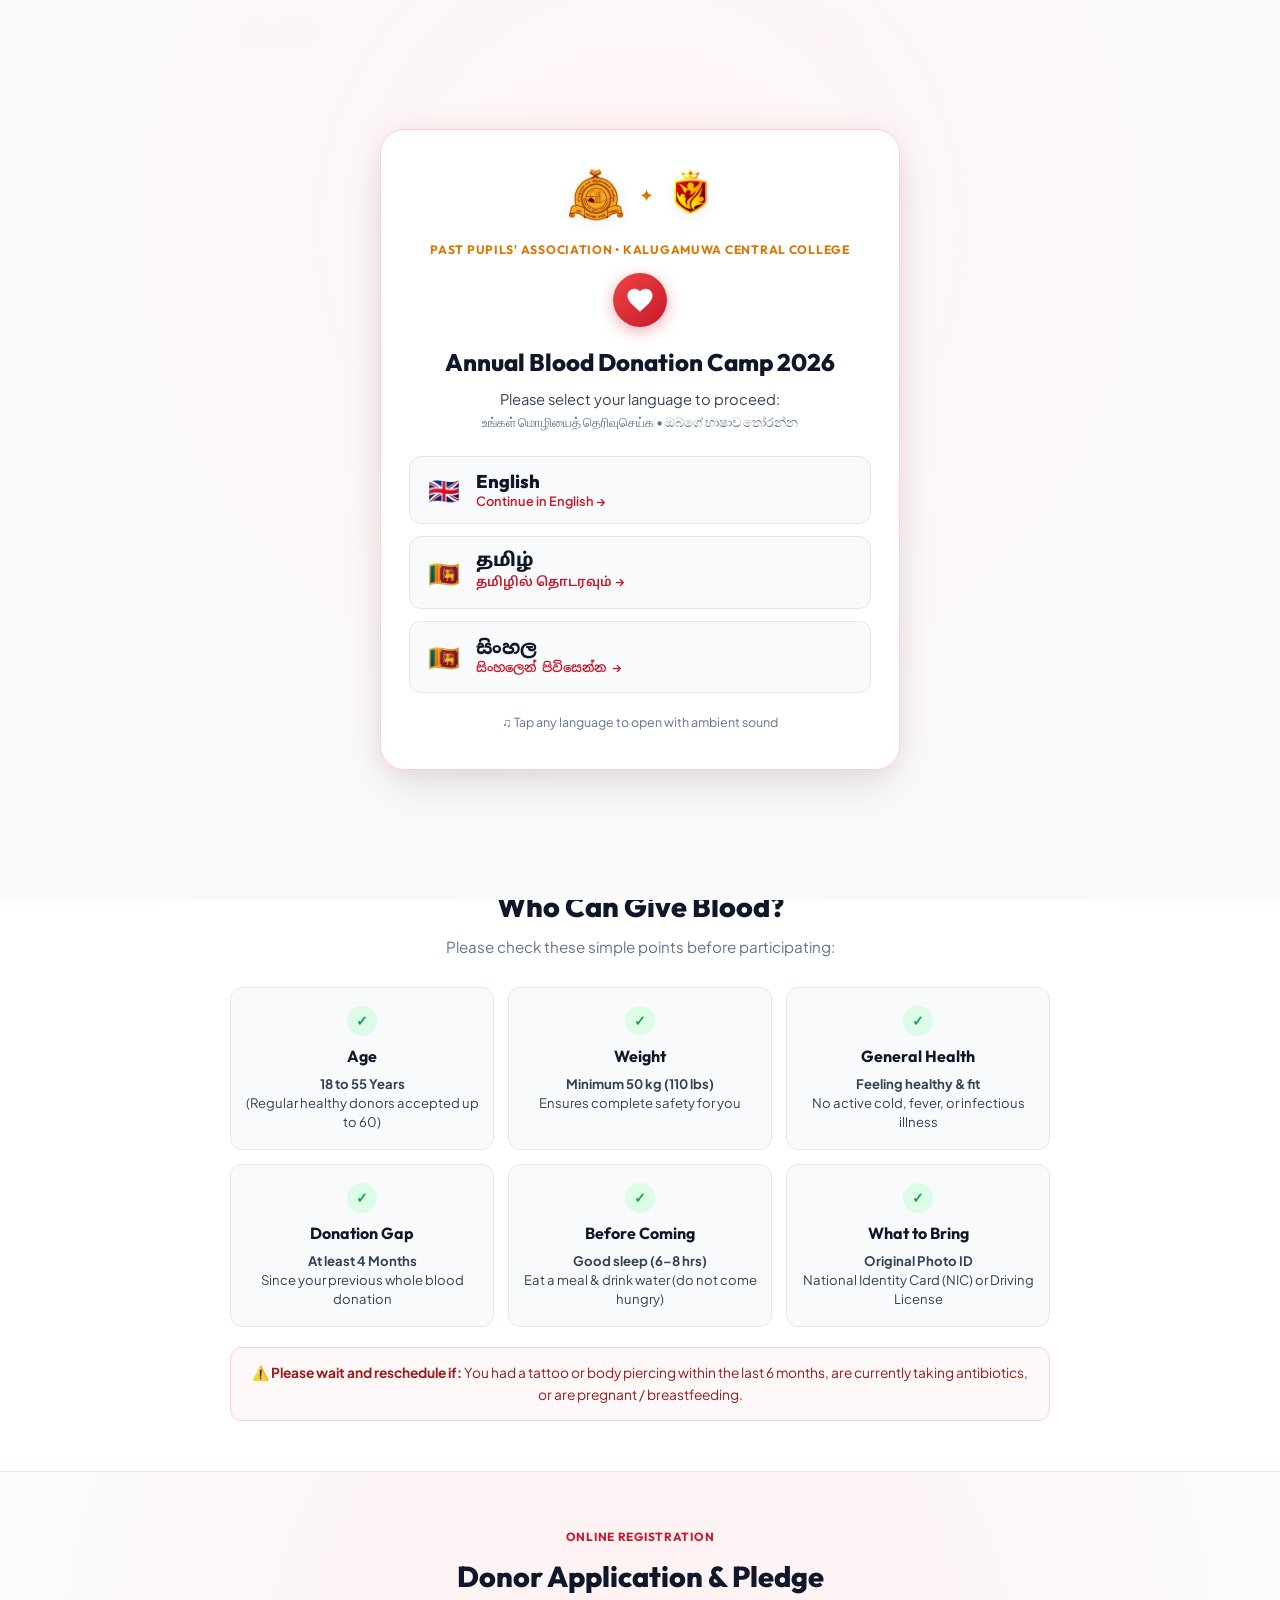
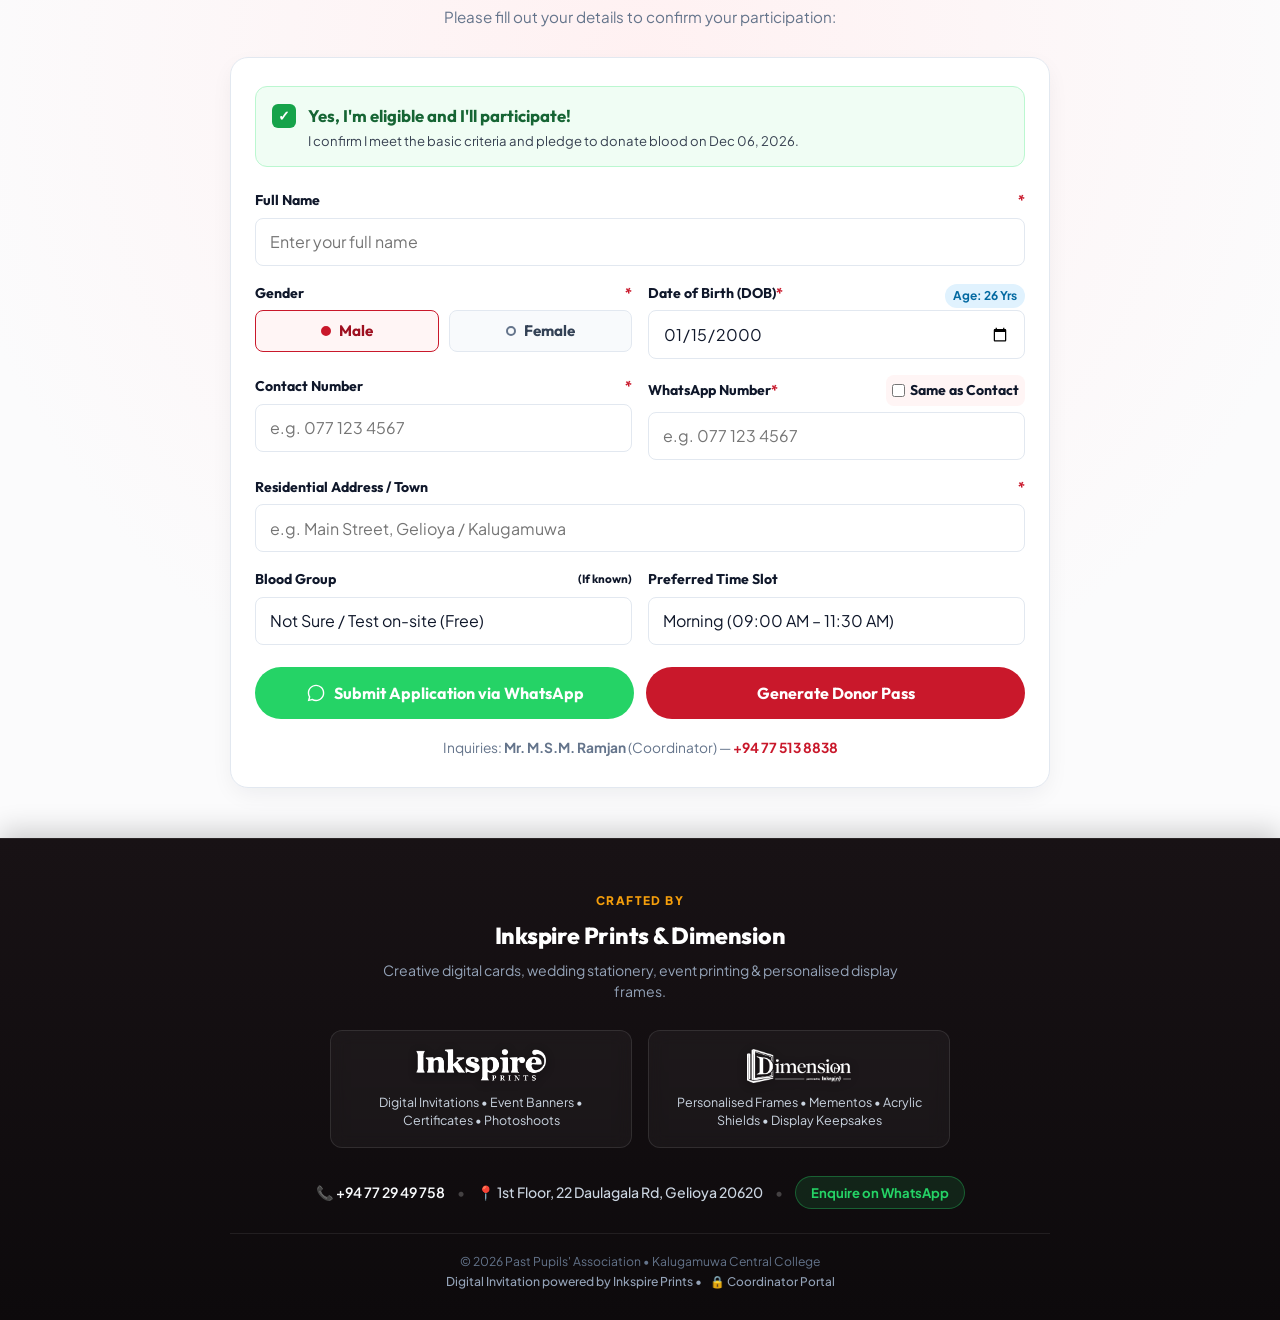
==== commit 8067fad8: "Add files via upload" ====
--- a/index.html
+++ b/index.html
@@ -420,7 +420,7 @@
             </div>
 
             <div class="contact-coordinator">
-              Inquiries: <strong>Mr. M.S.M. Irshad</strong> (Coordinator) — <a href="tel:0770660904">077 066 0904</a>
+              Inquiries: <strong>Mr. M.S.M. Ramjan</strong> (Coordinator) — <a href="tel:+94775138838">+94 77 513 8838</a>
             </div>
 
           </form>
@@ -500,12 +500,13 @@
 
       <div class="footer-copy">
         <p>© 2026 Past Pupils' Association • Kalugamuwa Central College</p>
-        <p>Digital Invitation powered by Inkspire Prints</p>
+        <p>Digital Invitation powered by Inkspire Prints • <a href="admin.html" class="footer-admin-link" title="Coordinator Admin Portal">🔒 Coordinator Portal</a></p>
       </div>
 
     </div>
   </footer>
 
+  <script src="config.js"></script>
   <script src="script.js"></script>
 </body>
 </html>
--- a/style.css
+++ b/style.css
@@ -49,6 +49,9 @@
   font-size: 16px;
   scroll-behavior: smooth;
   -webkit-text-size-adjust: 100%;
+  overflow-x: hidden;
+  max-width: 100%;
+  width: 100%;
 }
 
 body {
@@ -57,6 +60,9 @@
   color: var(--text-body);
   line-height: 1.6;
   overflow-x: hidden;
+  max-width: 100%;
+  width: 100%;
+  position: relative;
   -webkit-font-smoothing: antialiased;
 }
 
@@ -342,7 +348,7 @@
    TOP BAR
    -------------------------------------------------------------------------- */
 .top-bar {
-  background: rgba(255, 255, 255, 0.94);
+  background: rgba(255, 255, 255, 0.96);
   backdrop-filter: blur(10px);
   -webkit-backdrop-filter: blur(10px);
   border-bottom: 1px solid var(--border-color);
@@ -351,15 +357,19 @@
   top: 0;
   z-index: 100;
   box-shadow: var(--shadow-sm);
+  width: 100%;
+  max-width: 100%;
 }
 
 .top-bar-inner {
   max-width: 860px;
+  width: 100%;
   margin: 0 auto;
   padding: 0 20px;
   display: flex;
   align-items: center;
   justify-content: space-between;
+  box-sizing: border-box;
 }
 
 .logos-group {
@@ -445,9 +455,6 @@
   font-size: 0.82rem;
   font-weight: 700;
   color: var(--color-red);
-  cursor: pointer;
-  transition: all 0.2s ease;
-}
   cursor: pointer;
   transition: all 0.2s ease;
 }
@@ -1400,20 +1407,135 @@
   font-weight: 500;
 }
 
+.footer-admin-link {
+  color: #94a3b8;
+  font-size: 0.74rem;
+  text-decoration: none;
+  transition: color 0.2s ease;
+  margin-left: 6px;
+  display: inline-block;
+}
+
+.footer-admin-link:hover {
+  color: #f87171;
+  text-decoration: underline;
+}
+
 /* --------------------------------------------------------------------------
    RESPONSIVE & MOBILE-FIRST OPTIMIZATION
    -------------------------------------------------------------------------- */
-@media (max-width: 720px) {
+@media (max-width: 768px) {
+  /* --- TOP BAR (FIXES OVERLAP & COLLISION ON PHONES LIKE REALME 13 PRO) --- */
+  .top-bar {
+    padding: 8px 0 6px;
+    width: 100%;
+    overflow: hidden;
+  }
+
+  .top-bar-inner {
+    flex-direction: column;
+    align-items: stretch;
+    gap: 8px;
+    padding: 0 14px;
+    width: 100%;
+    box-sizing: border-box;
+  }
+
+  .logos-group {
+    width: 100%;
+    display: flex;
+    align-items: center;
+    gap: 8px;
+    min-width: 0;
+  }
+
+  .crest-img {
+    height: 32px;
+    width: auto;
+    flex-shrink: 0;
+  }
+
+  .header-titles {
+    flex: 1 1 auto;
+    min-width: 0;
+    overflow: hidden;
+  }
+
+  .org-name {
+    font-size: 0.62rem;
+    letter-spacing: 0.03em;
+    white-space: nowrap;
+    overflow: hidden;
+    text-overflow: ellipsis;
+    display: block;
+    line-height: 1.2;
+  }
+
+  .school-name {
+    font-size: 0.82rem;
+    white-space: nowrap;
+    overflow: hidden;
+    text-overflow: ellipsis;
+    display: block;
+    line-height: 1.25;
+    color: var(--text-dark);
+  }
+
+  .top-bar-right {
+    width: 100%;
+    display: flex;
+    align-items: center;
+    justify-content: space-between;
+    gap: 8px;
+    padding-top: 4px;
+    border-top: 1px solid rgba(0, 0, 0, 0.05);
+  }
+
+  .lang-switcher {
+    flex: 1 1 auto;
+    display: flex;
+    align-items: center;
+    justify-content: space-between;
+    min-width: 0;
+    background: #f1f5f9;
+    padding: 2px;
+  }
+
+  .lang-pill {
+    flex: 1 1 0;
+    text-align: center;
+    padding: 6px 4px;
+    font-size: 0.74rem;
+    min-height: 32px;
+    display: flex;
+    align-items: center;
+    justify-content: center;
+    white-space: nowrap;
+  }
+
+  .audio-btn {
+    flex-shrink: 0;
+    padding: 6px 12px;
+    font-size: 0.74rem;
+    min-height: 32px;
+    gap: 4px;
+    white-space: nowrap;
+  }
+
+  /* --- LAYOUT GRIDS --- */
   .details-grid {
     grid-template-columns: 1fr;
+    gap: 10px;
   }
 
   .eligibility-grid {
-    grid-template-columns: 1fr 1fr;
+    grid-template-columns: 1fr;
+    gap: 12px;
   }
 
   .fields-grid {
     grid-template-columns: 1fr;
+    gap: 14px;
   }
 
   .full-width, .half-width {
@@ -1422,65 +1544,126 @@
 
   .form-submit-row {
     flex-direction: column;
+    gap: 10px;
   }
 
   .footer-brands-grid {
     grid-template-columns: 1fr;
+    gap: 14px;
+  }
+
+  .footer-contact-bar {
+    flex-direction: column;
+    gap: 10px;
+    padding: 0 4px;
+  }
+
+  .footer-contact-bar .dot {
+    display: none;
+  }
+
+  .footer-wa-link {
+    margin-top: 4px;
+  }
+
+  .footer {
+    padding-bottom: 96px; /* Crucial: ensures floating bar does not cover copyright & attribution! */
+    width: 100%;
+    overflow: hidden;
+    box-sizing: border-box;
   }
 
   .mobile-floating-bar {
     display: flex;
+    max-width: calc(100vw - 32px);
   }
 }
 
 @media (max-width: 480px) {
   .container {
-    padding: 0 16px;
+    padding: 0 14px;
+    width: 100%;
+    box-sizing: border-box;
   }
 
   .hero-section {
-    padding: 32px 0 24px;
+    padding: 24px 0 20px;
+    overflow: hidden;
+  }
+
+  .invitation-badge {
+    font-size: 0.72rem;
+    padding: 5px 12px;
   }
 
   .title-wrap {
     flex-direction: column;
     text-align: center;
-    gap: 8px;
+    gap: 10px;
   }
 
   .main-title {
     text-align: center;
-    font-size: 2.15rem;
-  }
-
-  .eligibility-grid {
-    grid-template-columns: 1fr;
-  }
-
+    font-size: 1.95rem;
+    line-height: 1.15;
+  }
+
+  .tagline {
+    font-size: 0.95rem;
+    padding: 0 8px;
+  }
+
+  .collab-text {
+    font-size: 0.78rem;
+    padding: 0 8px;
+    margin-bottom: 20px;
+  }
+
+  /* Full-width responsive Countdown (prevents overflow on mobile) */
   .countdown-wrap {
-    padding: 16px;
+    width: 100%;
+    max-width: 100%;
+    padding: 14px 10px;
+    display: block;
+    margin-bottom: 22px;
+    box-sizing: border-box;
+  }
+
+  .countdown-label {
+    font-size: 0.68rem;
+    margin-bottom: 8px;
   }
 
   .countdown {
-    gap: 6px;
+    width: 100%;
+    display: flex;
+    justify-content: space-between;
+    gap: 4px;
   }
 
   .cd-box {
-    min-width: 52px;
-    padding: 6px 4px;
+    min-width: 0;
+    flex: 1 1 0;
+    padding: 6px 2px;
   }
 
   .cd-num {
-    font-size: 1.45rem;
+    font-size: 1.35rem;
+  }
+
+  .cd-txt {
+    font-size: 0.6rem;
   }
 
   .cd-sep {
-    font-size: 1.2rem;
+    font-size: 1.1rem;
+    padding: 0 1px;
   }
 
   .action-buttons {
     flex-direction: column;
     width: 100%;
+    gap: 10px;
   }
 
   .action-buttons .btn {
@@ -1488,20 +1671,71 @@
   }
 
   .form-card {
-    padding: 20px 14px;
+    padding: 18px 14px;
+    border-radius: 16px;
+  }
+
+  .pledge-box {
+    padding: 12px;
+    margin-bottom: 16px;
+  }
+
+  .pledge-text strong {
+    font-size: 0.95rem;
+  }
+
+  .pledge-text small {
+    font-size: 0.78rem;
   }
 
   .confirm-details {
-    padding: 12px;
+    padding: 12px 10px;
     font-size: 0.84rem;
   }
 
   .confirm-actions {
     flex-direction: column;
+    gap: 8px;
   }
 
   .confirm-actions .btn {
     width: 100%;
+  }
+
+  .brand-box {
+    padding: 14px 12px;
+  }
+
+  .brand-text {
+    font-size: 0.74rem;
+  }
+}
+
+@media (max-width: 360px) {
+  .crest-img {
+    height: 26px;
+  }
+
+  .school-name {
+    font-size: 0.76rem;
+  }
+
+  .org-name {
+    font-size: 0.58rem;
+  }
+
+  .lang-pill {
+    font-size: 0.7rem;
+    padding: 4px 2px;
+  }
+
+  .audio-btn {
+    font-size: 0.7rem;
+    padding: 4px 8px;
+  }
+
+  .cd-num {
+    font-size: 1.2rem;
   }
 }
 
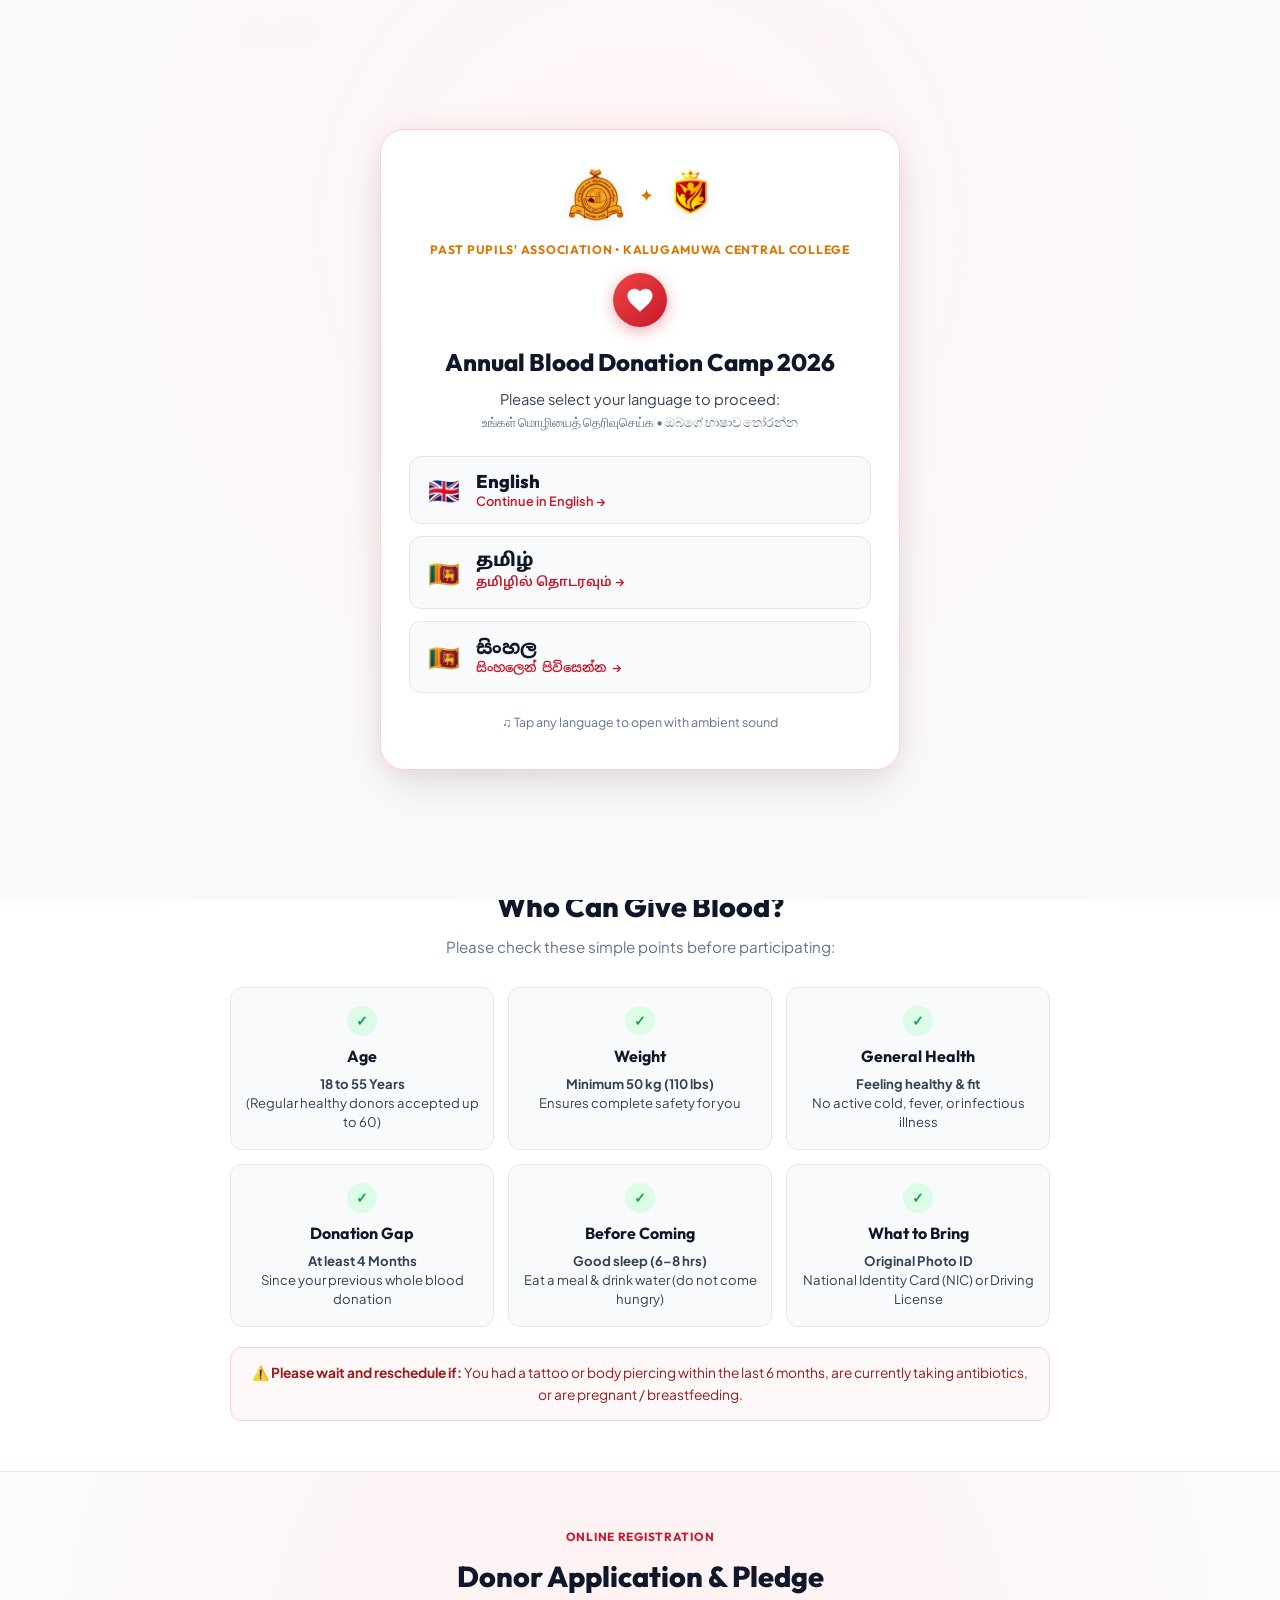
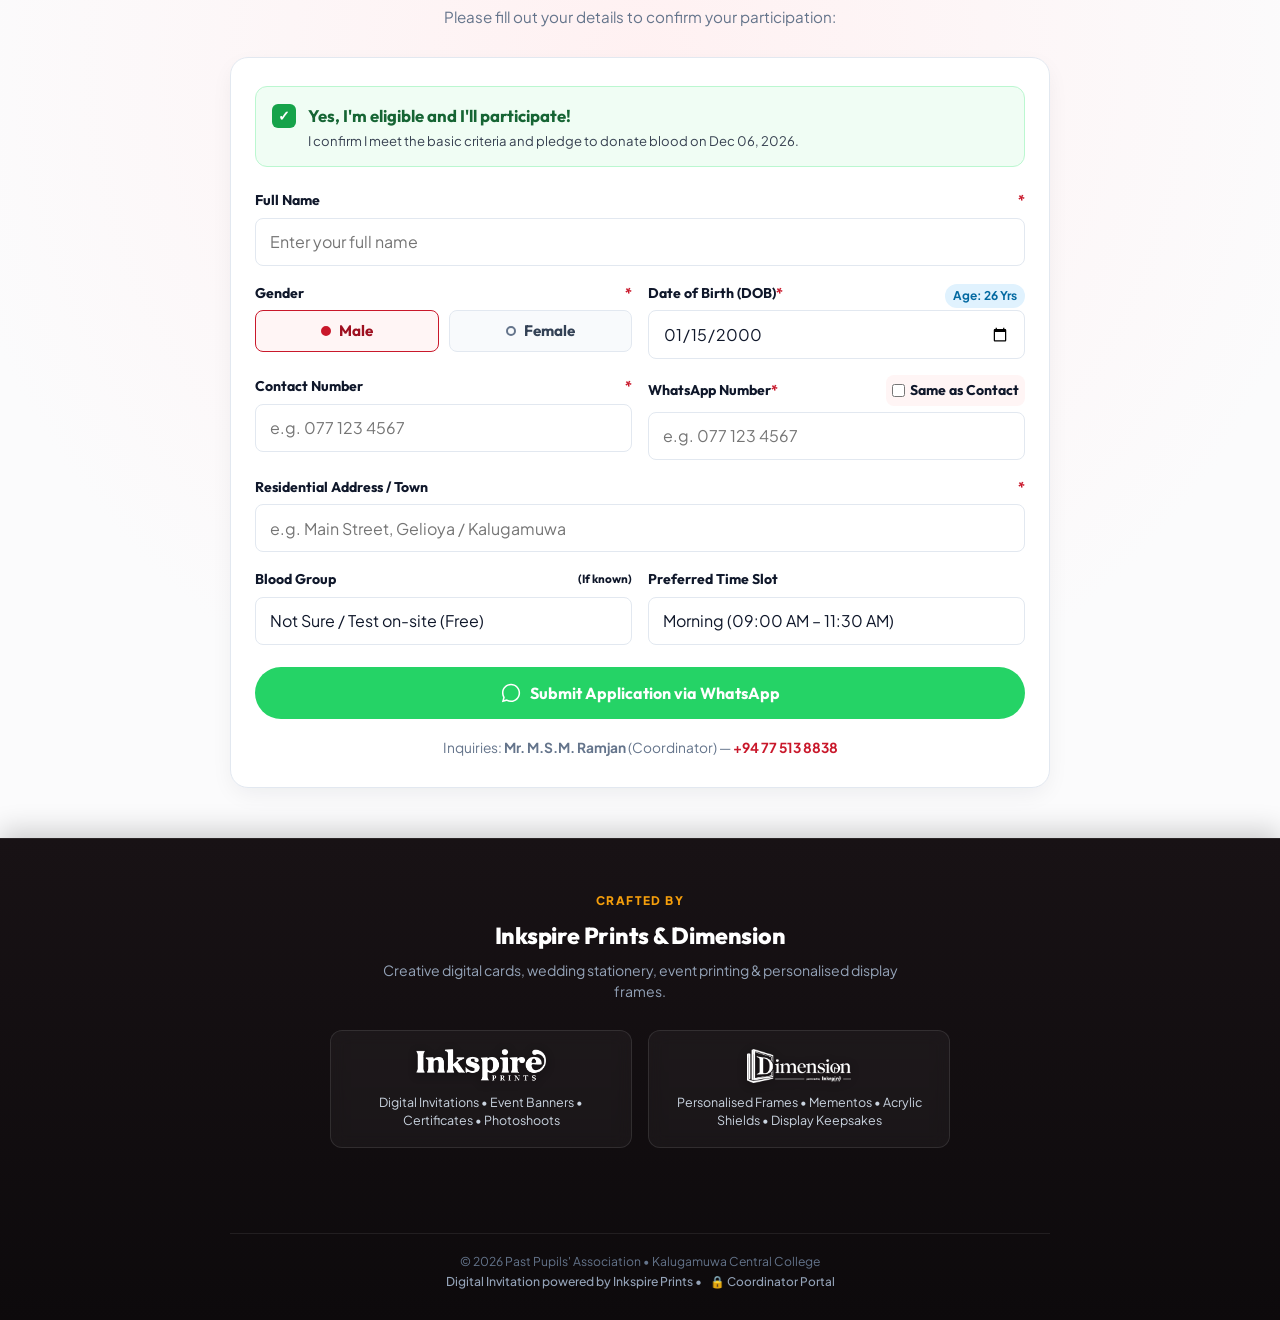
==== commit 3b66488e: "Add files via upload" ====
--- a/index.html
+++ b/index.html
@@ -405,18 +405,22 @@
 
             </div>
 
-            <!-- SUBMIT BUTTONS (THUMB-FRIENDLY) -->
+            <!-- SUBMIT BUTTON (ONLY WHATSAPP SUBMISSION) -->
             <div class="form-submit-row">
-              <button type="button" id="btnSubmitWhatsApp" class="btn btn-whatsapp btn-touch-lg">
-                <svg viewBox="0 0 24 24" width="20" height="20" fill="currentColor">
+              <button type="submit" id="btnSubmitWhatsApp" class="btn btn-whatsapp btn-touch-lg btn-block">
+                <svg viewBox="0 0 24 24" width="22" height="22" fill="currentColor">
                   <path d="M12.04 2C6.58 2 2.13 6.45 2.13 11.91C2.13 13.66 2.59 15.36 3.45 16.86L2.05 22L7.3 20.62C8.75 21.41 10.38 21.83 12.04 21.83C17.5 21.83 21.95 17.38 21.95 11.92C21.95 9.27 20.92 6.78 19.05 4.91C17.18 3.03 14.69 2 12.04 2M12.05 3.67C14.25 3.67 16.31 4.53 17.87 6.09C19.42 7.65 20.28 9.72 20.28 11.92C20.28 16.46 16.58 20.15 12.04 20.15C10.56 20.15 9.11 19.76 7.85 19.02L7.55 18.84L4.44 19.65L5.27 16.62L5.07 16.3C4.27 15.02 3.81 13.5 3.81 11.92C3.81 7.37 7.5 3.67 12.05 3.67Z"/>
                 </svg>
                 <span>Submit Application via WhatsApp</span>
               </button>
-
-              <button type="submit" id="btnSubmitLocal" class="btn btn-red btn-touch-lg">
-                <span>Generate Donor Pass</span>
-              </button>
+            </div>
+
+            <!-- SUBMIT FEEDBACK NOTICE -->
+            <div id="submitNotice" class="submit-notice-box" style="display: none;">
+              <div class="submit-notice-inner">
+                <span class="submit-notice-icon">✓</span>
+                <span class="submit-notice-text">Registration prepared! Redirecting to WhatsApp to send your details to Coordinator...</span>
+              </div>
             </div>
 
             <div class="contact-coordinator">
@@ -424,29 +428,6 @@
             </div>
 
           </form>
-
-          <!-- GENERATED CONFIRMATION CARD / DONOR PASS -->
-          <div id="confirmationCard" class="confirm-card" style="display: none;">
-            <div class="confirm-badge">✓ REGISTRATION CONFIRMED</div>
-            <h3>PPA KCC Blood Donation Camp 2026</h3>
-            <div class="confirm-pass-id" id="passIdText">#PPA-KCC-BDC-0000</div>
-
-            <div class="confirm-details">
-              <div><strong>Name:</strong> <span id="confName">—</span></div>
-              <div><strong>Gender & Age:</strong> <span id="confGenderAge">—</span></div>
-              <div><strong>Blood Group:</strong> <span id="confBloodGroup">—</span></div>
-              <div><strong>Slot:</strong> <span id="confSlot">—</span></div>
-              <div><strong>Contact:</strong> <span id="confContact">—</span></div>
-              <div><strong>Address:</strong> <span id="confAddress">—</span></div>
-              <div><strong>Venue:</strong> <a href="https://maps.app.goo.gl/GUvWcV5GCEfPuANm7" target="_blank" rel="noopener" class="venue-link">College Main Hall, Kalugamuwa Central College ↗</a></div>
-              <div><strong>Date:</strong> Sunday, 06th December 2026 (09:00 AM)</div>
-            </div>
-
-            <div class="confirm-actions">
-              <button type="button" onclick="window.print()" class="btn btn-small btn-white">Print / Save Pass</button>
-              <button type="button" id="btnShareWA" class="btn btn-small btn-whatsapp">Share on WhatsApp</button>
-            </div>
-          </div>
 
         </div>
 
--- a/style.css
+++ b/style.css
@@ -1133,6 +1133,51 @@
   flex: 1;
 }
 
+.btn-block {
+  width: 100%;
+  display: flex;
+  align-items: center;
+  justify-content: center;
+}
+
+/* Submit Feedback Notice */
+.submit-notice-box {
+  margin-top: 12px;
+  margin-bottom: 18px;
+  padding: 14px 18px;
+  background: #ecfdf5;
+  border: 1.5px solid #10b981;
+  border-radius: var(--radius-sm);
+  animation: fadeIn 0.4s ease both;
+}
+
+.submit-notice-inner {
+  display: flex;
+  align-items: center;
+  gap: 12px;
+}
+
+.submit-notice-icon {
+  width: 24px;
+  height: 24px;
+  min-width: 24px;
+  border-radius: 50%;
+  background: #10b981;
+  color: #ffffff;
+  display: flex;
+  align-items: center;
+  justify-content: center;
+  font-size: 0.85rem;
+  font-weight: 800;
+}
+
+.submit-notice-text {
+  font-size: 0.92rem;
+  color: #065f46;
+  font-weight: 600;
+  line-height: 1.4;
+}
+
 .contact-coordinator {
   text-align: center;
   font-size: 0.86rem;
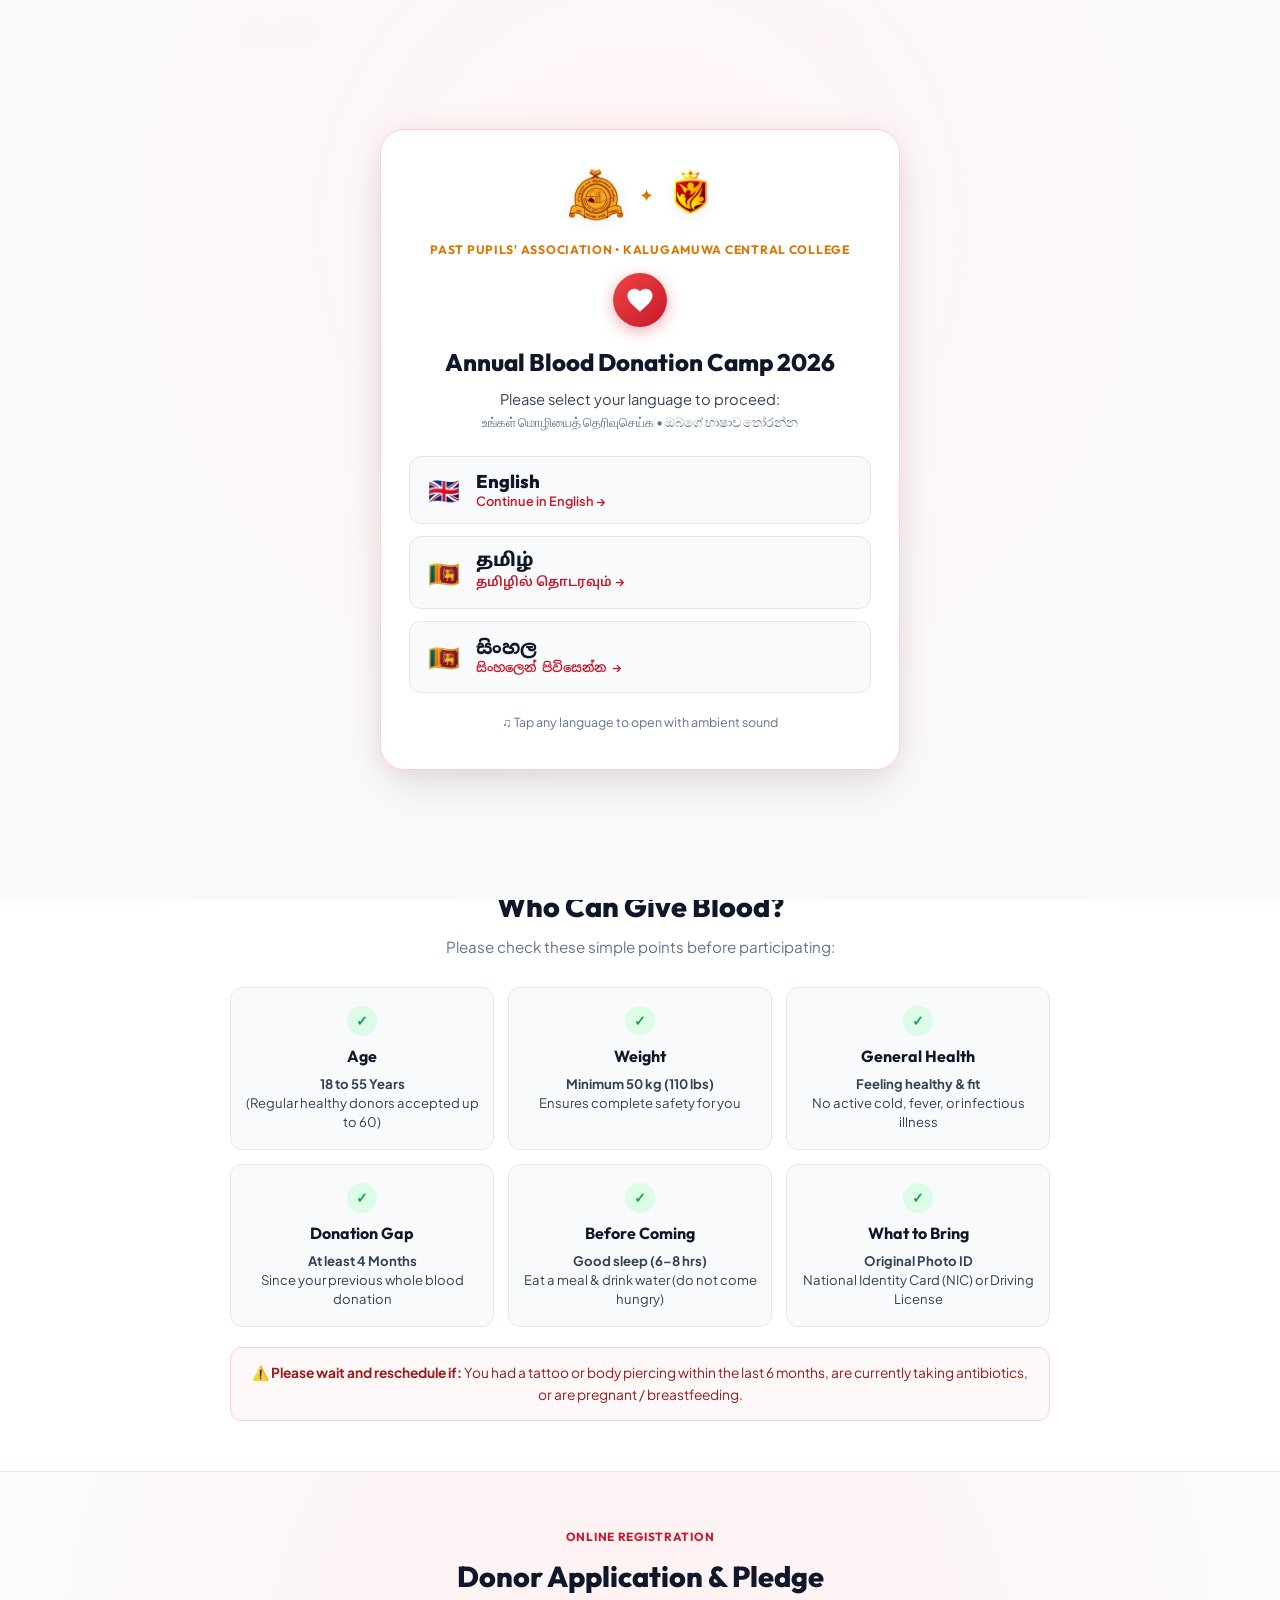
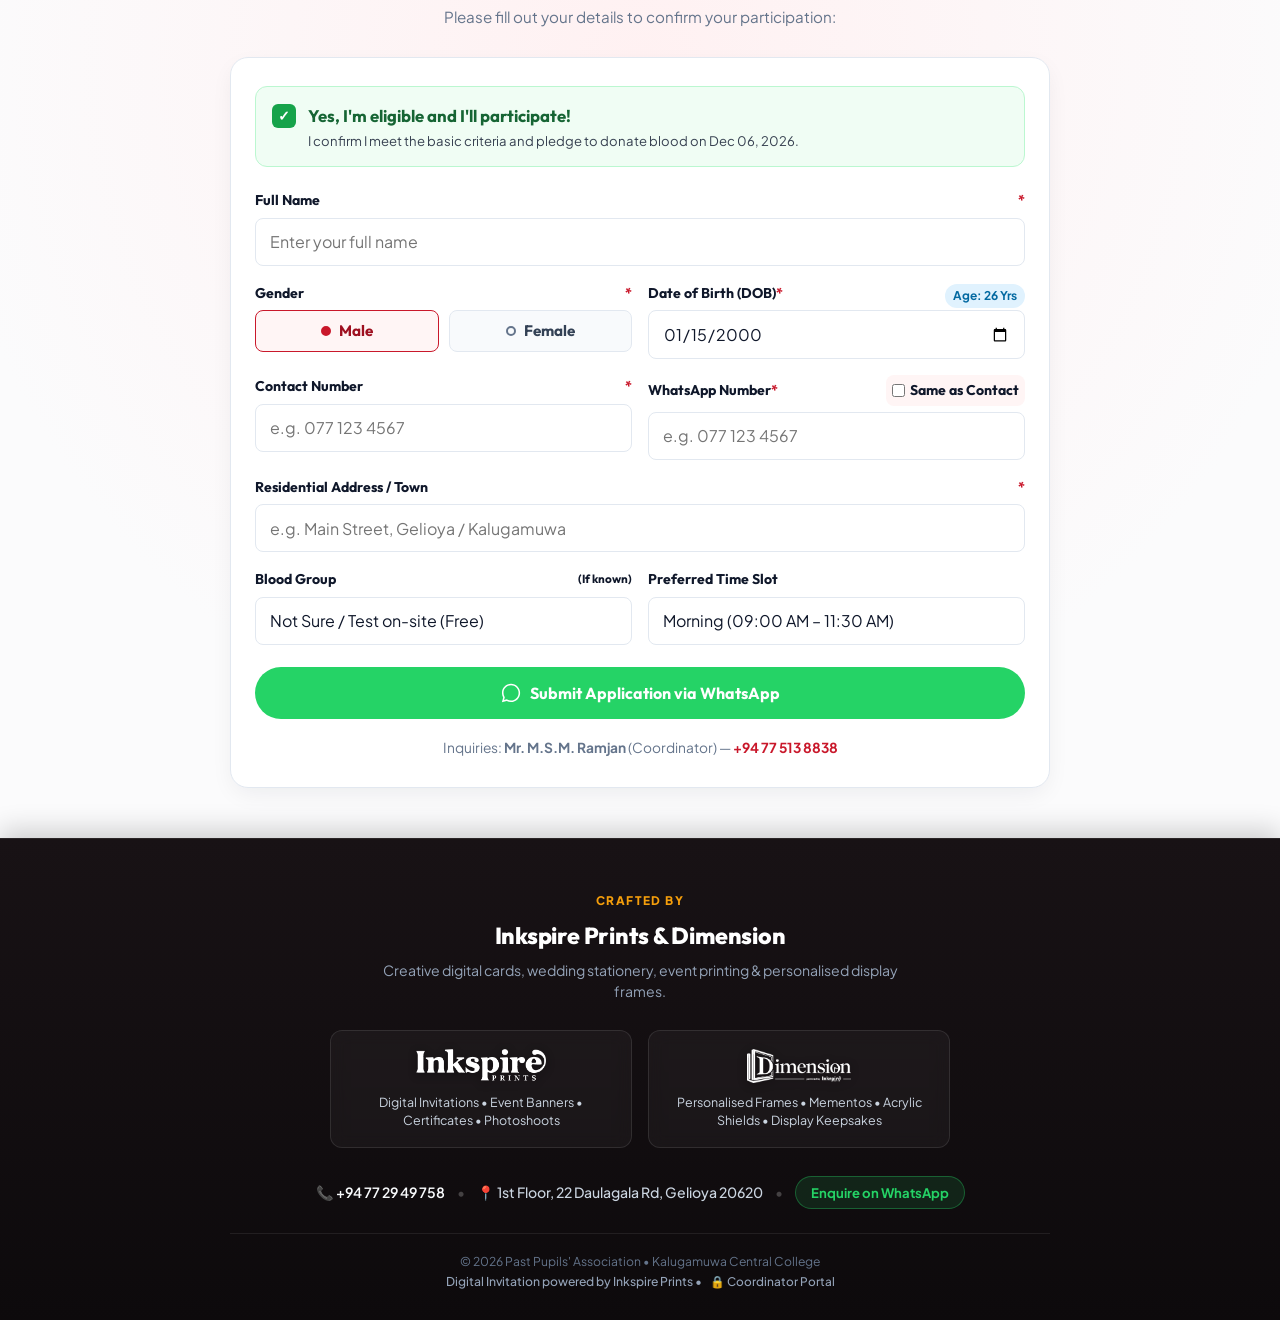
==== commit 206644b0: "feat: move coordinator admin portal to mydash.html with automatic redirect from admin.html" ====
--- a/index.html
+++ b/index.html
@@ -481,7 +481,7 @@
 
       <div class="footer-copy">
         <p>© 2026 Past Pupils' Association • Kalugamuwa Central College</p>
-        <p>Digital Invitation powered by Inkspire Prints • <a href="admin.html" class="footer-admin-link" title="Coordinator Admin Portal">🔒 Coordinator Portal</a></p>
+        <p>Digital Invitation powered by Inkspire Prints • <a href="mydash.html" class="footer-admin-link" title="Coordinator Admin Portal">🔒 Coordinator Portal</a></p>
       </div>
 
     </div>
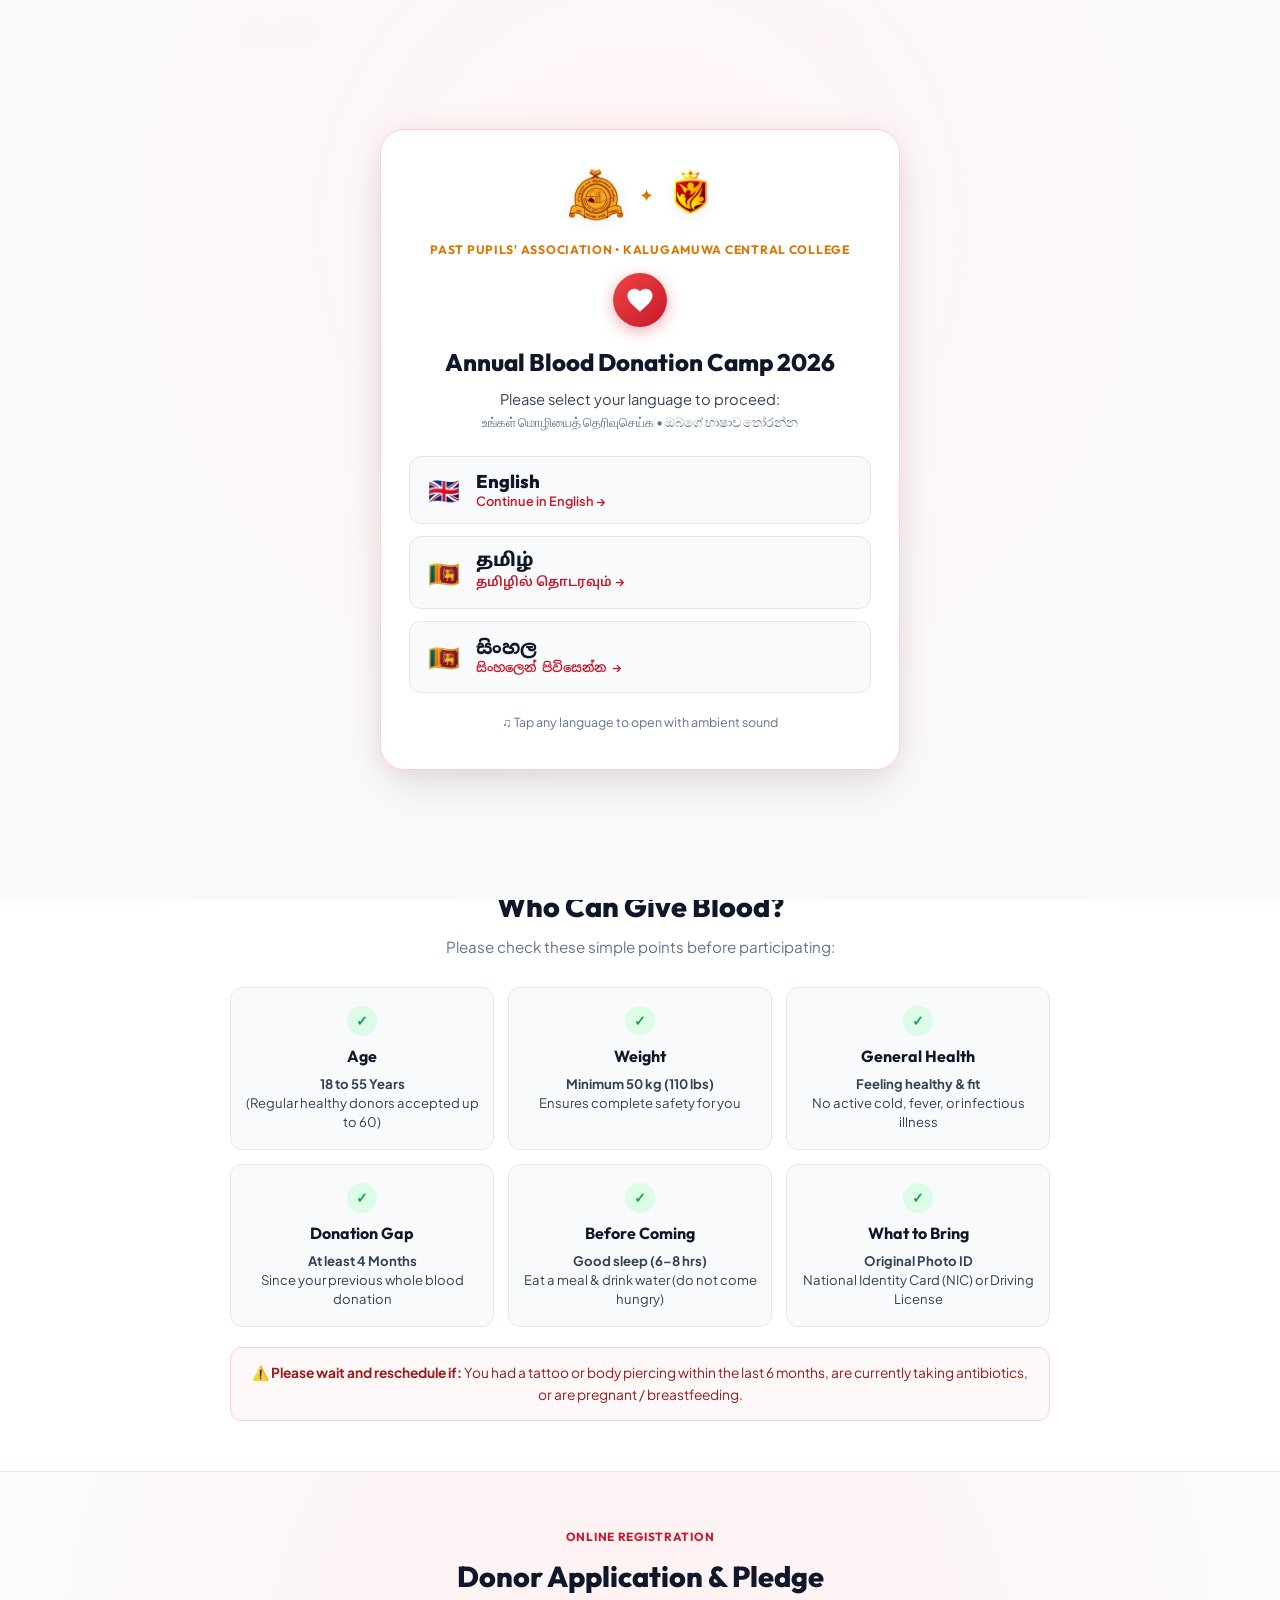
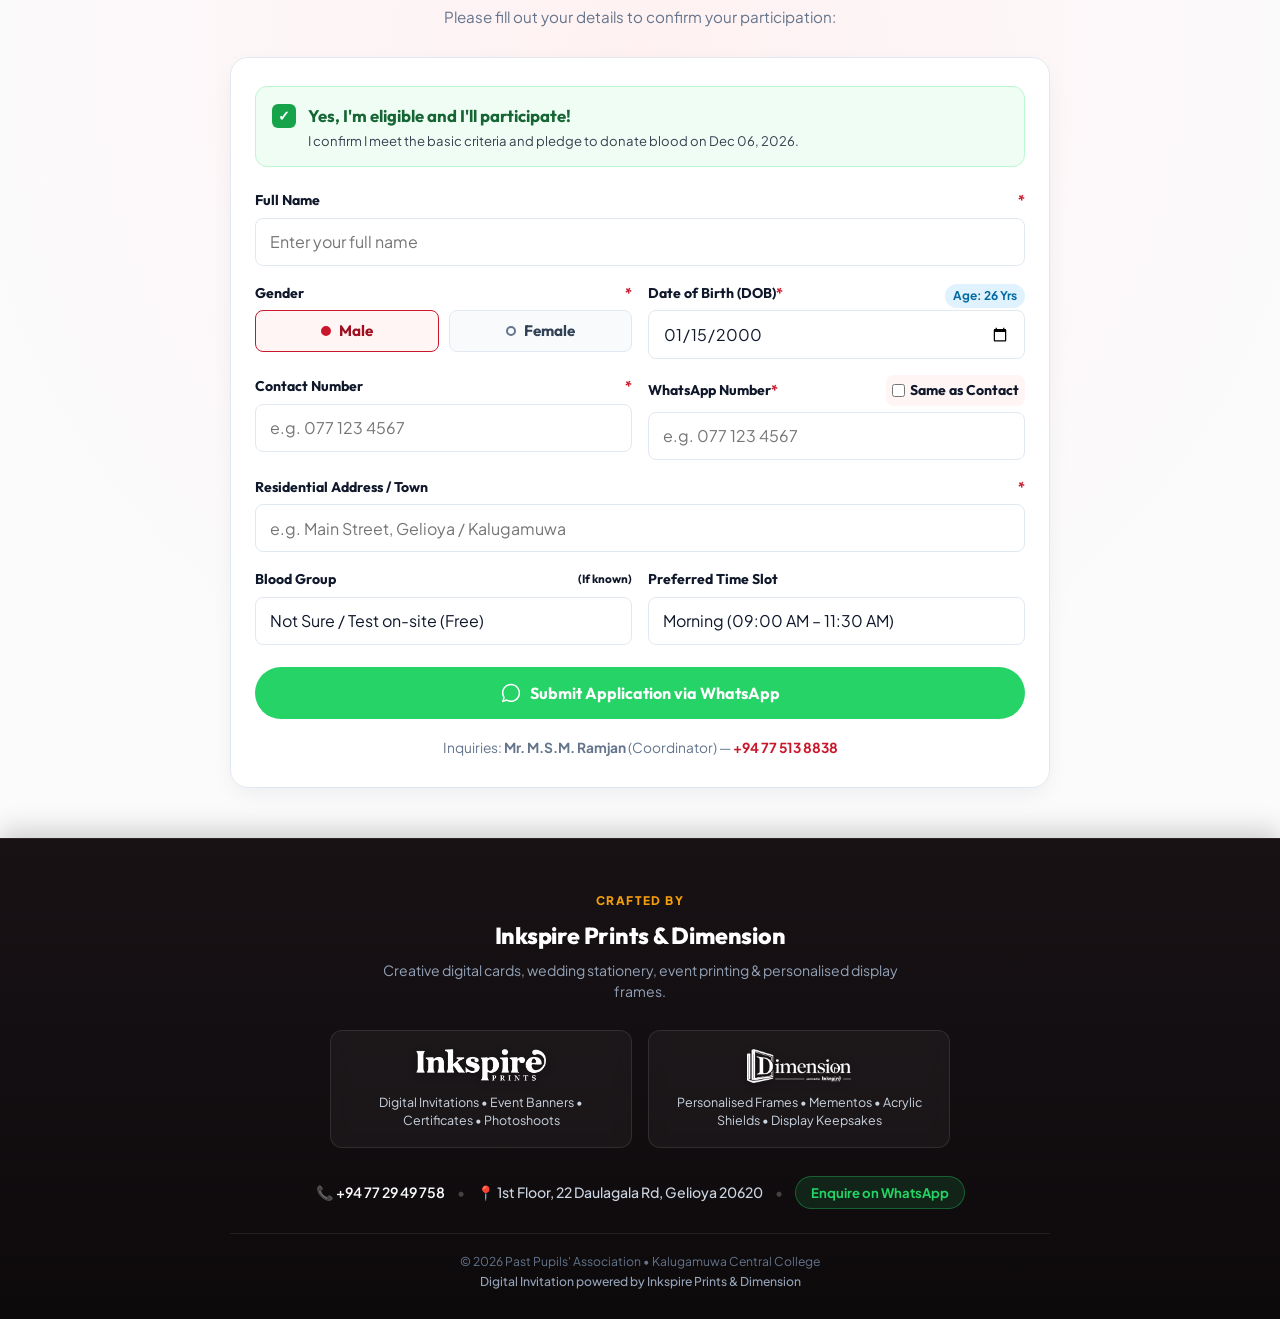
==== commit 8f592270: "security: move admin panel to mydash.html, redirect admin.html to index.html, hide footer admin link" ====
--- a/index.html
+++ b/index.html
@@ -481,7 +481,7 @@
 
       <div class="footer-copy">
         <p>© 2026 Past Pupils' Association • Kalugamuwa Central College</p>
-        <p>Digital Invitation powered by Inkspire Prints • <a href="mydash.html" class="footer-admin-link" title="Coordinator Admin Portal">🔒 Coordinator Portal</a></p>
+        <p>Digital Invitation powered by Inkspire Prints & Dimension</p>
       </div>
 
     </div>
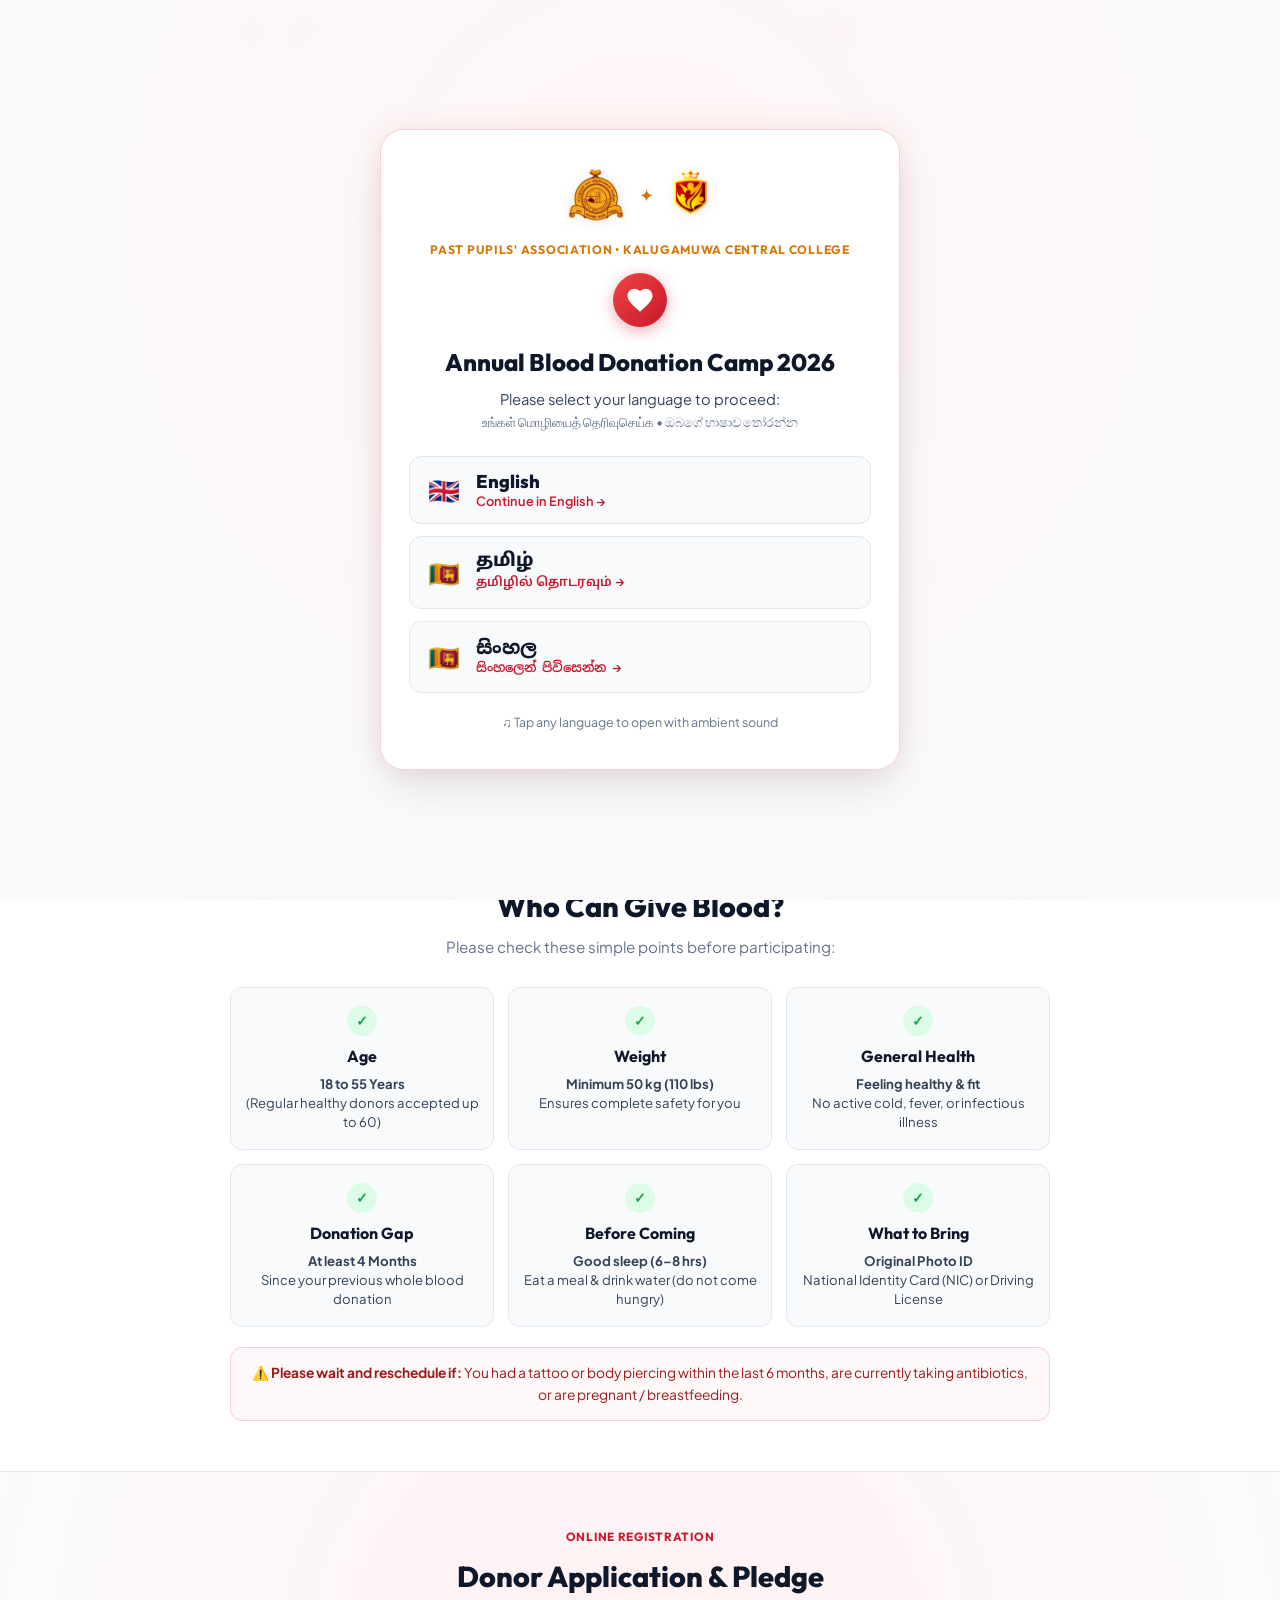
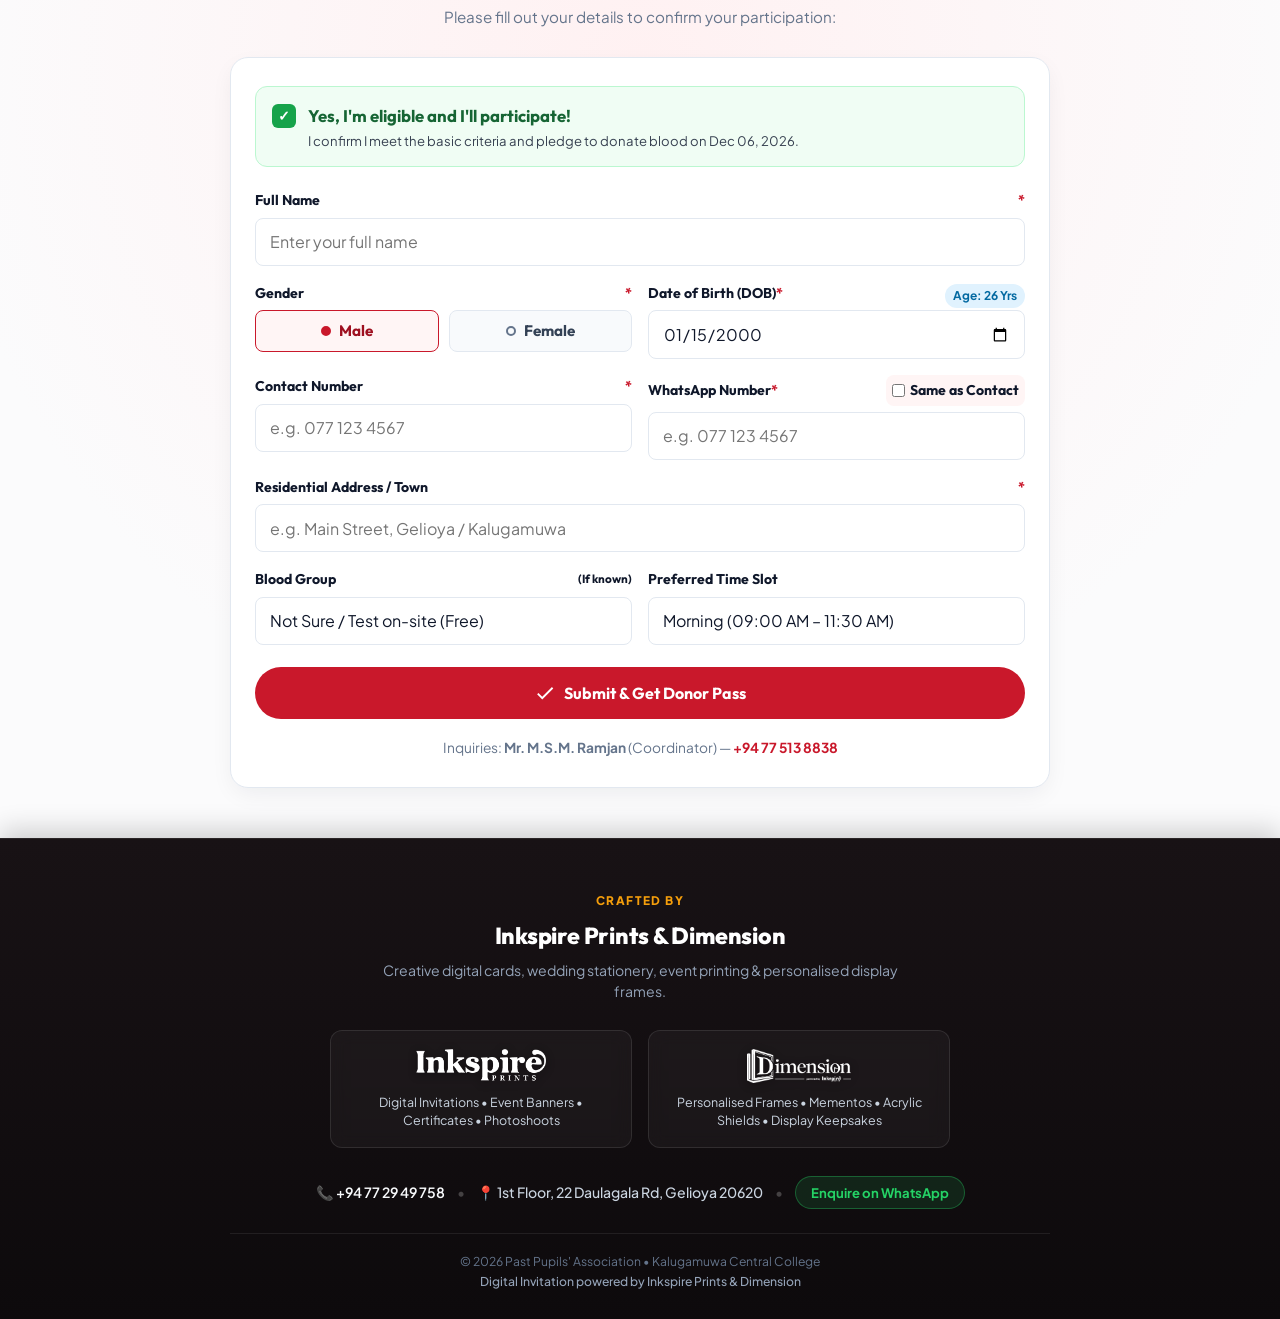
==== commit d795c9c0: "feat: remove WhatsApp submission redirect, save directly to Google Sheet - Replaced green WhatsApp s" ====
--- a/index.html
+++ b/index.html
@@ -405,21 +405,21 @@
 
             </div>
 
-            <!-- SUBMIT BUTTON (ONLY WHATSAPP SUBMISSION) -->
+            <!-- SUBMIT BUTTON (DIRECT GOOGLE SHEET REGISTRATION) -->
             <div class="form-submit-row">
-              <button type="submit" id="btnSubmitWhatsApp" class="btn btn-whatsapp btn-touch-lg btn-block">
-                <svg viewBox="0 0 24 24" width="22" height="22" fill="currentColor">
-                  <path d="M12.04 2C6.58 2 2.13 6.45 2.13 11.91C2.13 13.66 2.59 15.36 3.45 16.86L2.05 22L7.3 20.62C8.75 21.41 10.38 21.83 12.04 21.83C17.5 21.83 21.95 17.38 21.95 11.92C21.95 9.27 20.92 6.78 19.05 4.91C17.18 3.03 14.69 2 12.04 2M12.05 3.67C14.25 3.67 16.31 4.53 17.87 6.09C19.42 7.65 20.28 9.72 20.28 11.92C20.28 16.46 16.58 20.15 12.04 20.15C10.56 20.15 9.11 19.76 7.85 19.02L7.55 18.84L4.44 19.65L5.27 16.62L5.07 16.3C4.27 15.02 3.81 13.5 3.81 11.92C3.81 7.37 7.5 3.67 12.05 3.67Z"/>
+              <button type="submit" id="btnSubmitForm" class="btn btn-red btn-touch-lg btn-block">
+                <svg viewBox="0 0 24 24" width="22" height="22" fill="currentColor" aria-hidden="true">
+                  <path d="M9 16.17L4.83 12l-1.42 1.41L9 19 21 7l-1.41-1.41L9 16.17z"/>
                 </svg>
-                <span>Submit Application via WhatsApp</span>
+                <span>Submit &amp; Get Donor Pass</span>
               </button>
             </div>
 
             <!-- SUBMIT FEEDBACK NOTICE -->
             <div id="submitNotice" class="submit-notice-box" style="display: none;">
               <div class="submit-notice-inner">
-                <span class="submit-notice-icon">✓</span>
-                <span class="submit-notice-text">Registration prepared! Redirecting to WhatsApp to send your details to Coordinator...</span>
+                <span class="submit-notice-icon">⏳</span>
+                <span class="submit-notice-text">Saving your registration to the Official Donor Sheet...</span>
               </div>
             </div>
 
